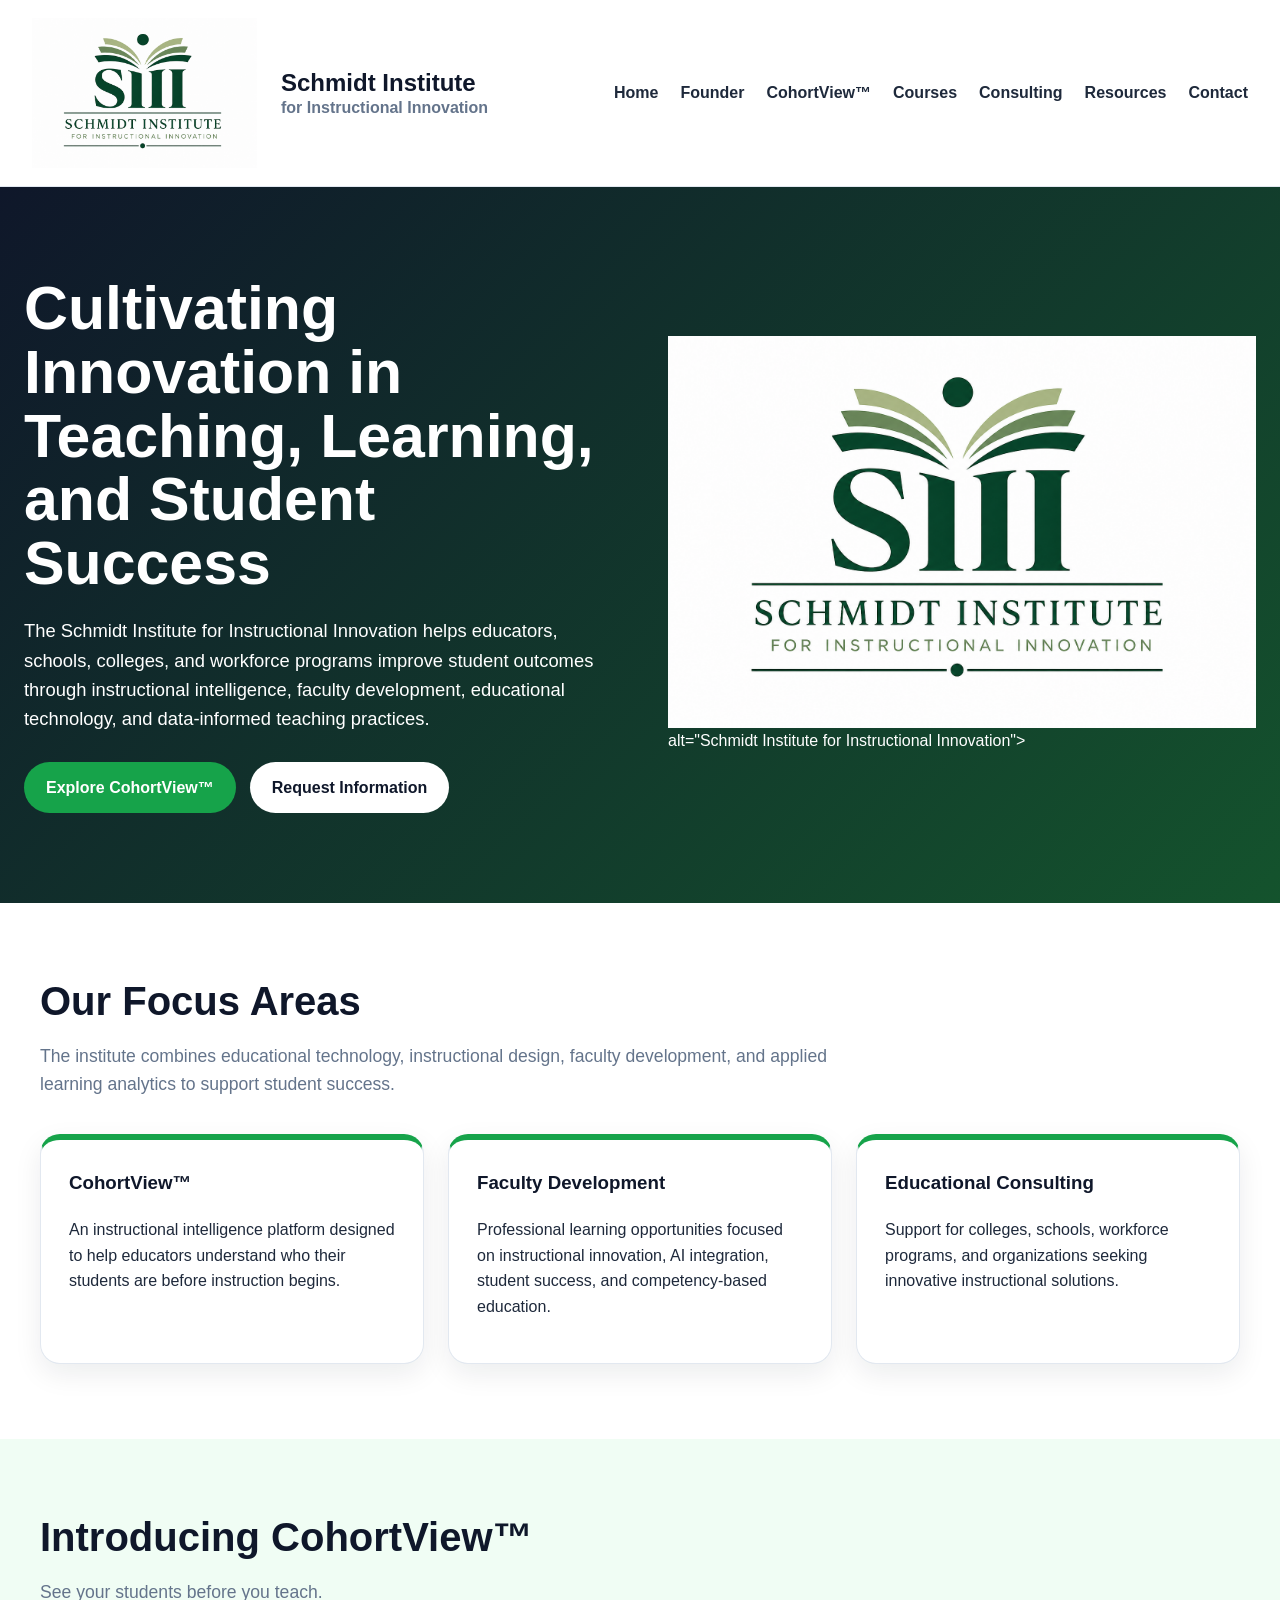
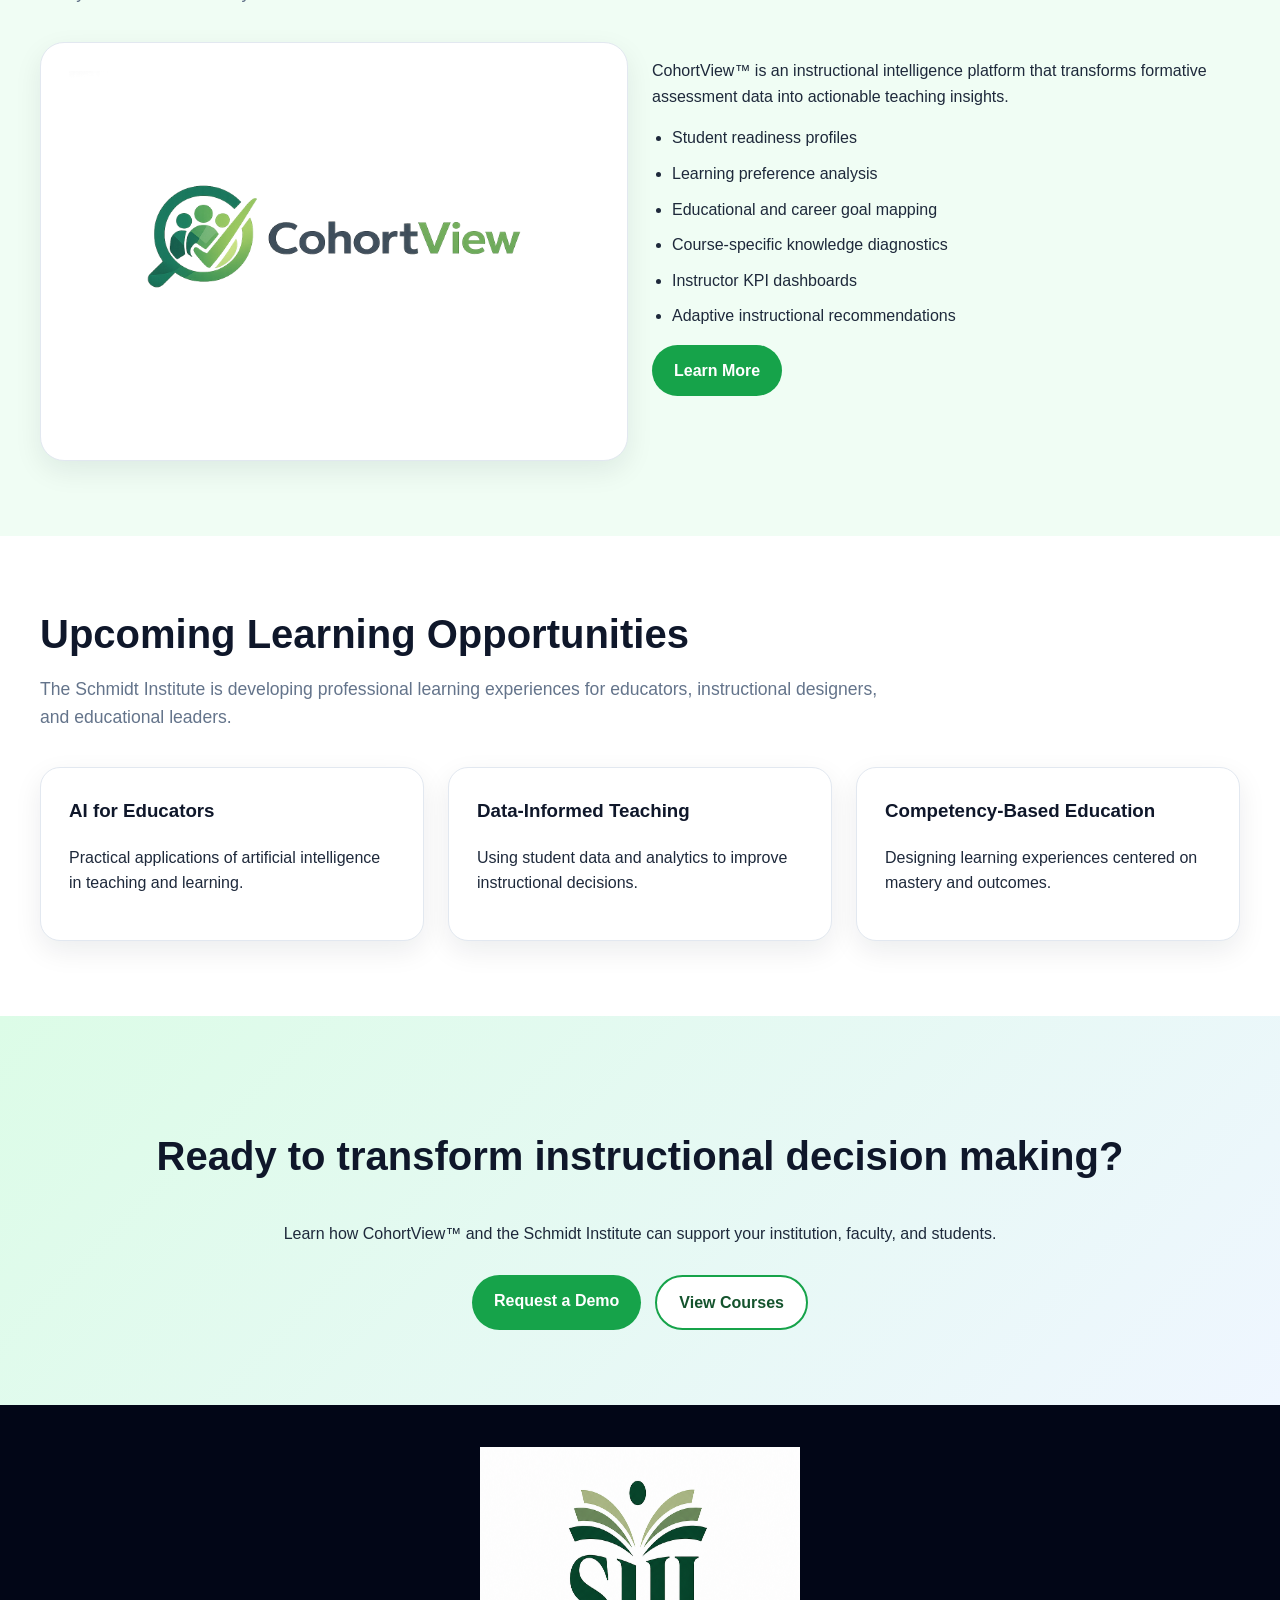
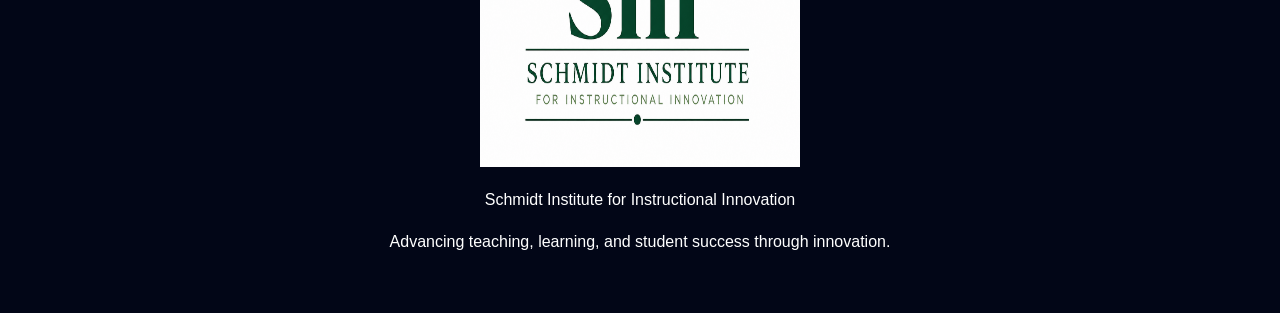
==== index.html @ d71d4184 "Update index.html" ====
<!DOCTYPE html>
<html lang="en">
<head>
<meta charset="UTF-8">
<meta name="viewport" content="width=device-width, initial-scale=1.0">
<title>Schmidt Institute for Instructional Innovation</title>
<link rel="stylesheet" href="style.css">
</head>

<body>

<header class="site-header">

<nav class="navbar">

<a href="index.html" class="brand">
<img src="siii-logo-new.png" alt="SIII Logo">

<div class="brand-text">
<span>Schmidt Institute</span>
<small>for Instructional Innovation</small>
</div>
</a>

<div class="nav-links">
<a href="index.html">Home</a>
<a href="founder.html">Founder</a>
<a href="cohortview.html">CohortView™</a>
<a href="courses.html">Courses</a>
<a href="consulting.html">Consulting</a>
<a href="resources.html">Resources</a>
<a href="contact.html">Contact</a>
</div>

</nav>

</header>

<section class="founder-section">

<div class="founder-inner">

<div>

<h1>
Cultivating Innovation in Teaching, Learning, and Student Success
</h1>

<p>
The Schmidt Institute for Instructional Innovation helps educators,
schools, colleges, and workforce programs improve student outcomes
through instructional intelligence, faculty development, educational
technology, and data-informed teaching practices.
</p>

<div class="button-row">

<a href="cohortview.html" class="button button-primary">
Explore CohortView™
</a>

<a href="contact.html" class="button button-secondary">
Request Information
</a>

</div>

</div>

<div class="logo-panel">

<img src="siii-logo-new.png" alt="SIII Logo"> alt="Schmidt Institute for Instructional Innovation">

</div>

</div>

</section>

<section class="section section-white">

<div class="container">

<div class="section-heading">

<h2>Our Focus Areas</h2>

<p>
The institute combines educational technology, instructional design,
faculty development, and applied learning analytics to support student success.
</p>

</div>

<div class="grid-3">

<div class="card card-accent">

<h3>CohortView™</h3>

<p>
An instructional intelligence platform designed to help educators
understand who their students are before instruction begins.
</p>

</div>

<div class="card card-accent">

<h3>Faculty Development</h3>

<p>
Professional learning opportunities focused on instructional innovation,
AI integration, student success, and competency-based education.
</p>

</div>

<div class="card card-accent">

<h3>Educational Consulting</h3>

<p>
Support for colleges, schools, workforce programs, and organizations
seeking innovative instructional solutions.
</p>

</div>

</div>

</div>

</section>

<section class="section section-green">

<div class="container">

<div class="section-heading">

<h2>Introducing CohortView™</h2>

<p>
See your students before you teach.
</p>

</div>

<div class="grid-2">

<div class="cohort-logo-box">

<img src="cohortview-logo.png" alt="CohortView Logo">

</div>

<div>

<p>
CohortView™ is an instructional intelligence platform that transforms
formative assessment data into actionable teaching insights.
</p>

<ul class="list">

<li>Student readiness profiles</li>

<li>Learning preference analysis</li>

<li>Educational and career goal mapping</li>

<li>Course-specific knowledge diagnostics</li>

<li>Instructor KPI dashboards</li>

<li>Adaptive instructional recommendations</li>

</ul>

<a href="cohortview.html" class="button button-primary">
Learn More
</a>

</div>

</div>

</div>

</section>

<section class="section section-white">

<div class="container">

<div class="section-heading">

<h2>Upcoming Learning Opportunities</h2>

<p>
The Schmidt Institute is developing professional learning experiences
for educators, instructional designers, and educational leaders.
</p>

</div>

<div class="grid-3">

<div class="card">

<h3>AI for Educators</h3>

<p>
Practical applications of artificial intelligence in teaching and learning.
</p>

</div>

<div class="card">

<h3>Data-Informed Teaching</h3>

<p>
Using student data and analytics to improve instructional decisions.
</p>

</div>

<div class="card">

<h3>Competency-Based Education</h3>

<p>
Designing learning experiences centered on mastery and outcomes.
</p>

</div>

</div>

</div>

</section>

<section class="section cta">

<div class="container">

<h2>
Ready to transform instructional decision making?
</h2>

<p>
Learn how CohortView™ and the Schmidt Institute can support your
institution, faculty, and students.
</p>

<div class="button-row" style="justify-content:center;">

<a href="contact.html" class="button button-primary">
Request a Demo
</a>

<a href="courses.html" class="button button-outline">
View Courses
</a>

</div>

</div>

</section>

<footer class="footer">

<img src="siii-logo-new.png" alt="SIII Logo" style="width:320px;">

<p>
Schmidt Institute for Instructional Innovation
</p>

<p>
Advancing teaching, learning, and student success through innovation.
</p>

</footer>

</body>
</html>
---- style.css ----
:root {
  --navy: #0f172a;
  --deep-green: #14532d;
  --green: #16a34a;
  --light-green: #dcfce7;
  --soft-green: #f0fdf4;
  --white: #ffffff;
  --light: #f8fafc;
  --border: #e2e8f0;
  --text: #1e293b;
  --muted: #64748b;
}

* {
  box-sizing: border-box;
}

body {
  margin: 0;
  font-family: Arial, Helvetica, sans-serif;
  background: var(--light);
  color: var(--text);
  line-height: 1.6;
}

img {
  max-width: 100%;
}

a {
  color: inherit;
}

.site-header {
  background: var(--white);
  border-bottom: 1px solid var(--border);
  position: sticky;
  top: 0;
  z-index: 100;
}

.navbar {
  max-width: 1300px;
  margin: 0 auto;
  padding: 18px 32px;
  display: flex;
  justify-content: space-between;
  align-items: center;
  gap: 28px;
}

.brand {
  display: flex;
  align-items: center;
  gap: 24px;
  text-decoration: none;
}

.brand img {
  height: 150px;
  width: auto;
  display: block;
}

.brand-text {
  display: flex;
  flex-direction: column;
  font-weight: 800;
  color: var(--navy);
  line-height: 1.2;
  font-size: 1.5rem;
}

.brand-text small {
  font-weight: 600;
  color: var(--muted);
  font-size: 1rem;
}

.nav-links {
  display: flex;
  gap: 22px;
  align-items: center;
  flex-wrap: wrap;
}

.nav-links a {
  text-decoration: none;
  font-weight: 700;
  color: var(--text);
}

.nav-links a:hover {
  color: var(--green);
}

.founder-section {
  background: linear-gradient(135deg, var(--navy), var(--deep-green));
  color: var(--white);
  padding: 90px 24px;
}

.founder-inner {
  max-width: 1300px;
  margin: 0 auto;
  display: grid;
  grid-template-columns: 1fr 1fr;
  gap: 56px;
  align-items: center;
}

.founder-section h1 {
  font-size: 3.8rem;
  line-height: 1.05;
  margin: 0 0 20px;
}

.founder-section p {
  font-size: 1.15rem;
  max-width: 700px;
}

.logo-panel {
  background: transparent;
  padding: 0;
  box-shadow: none;
}

.logo-panel img {
  display: block;
  width: 100%;
  max-width: 650px;
  margin: 0 auto;
}

.button-row {
  display: flex;
  gap: 14px;
  flex-wrap: wrap;
  margin-top: 28px;
}

.button {
  display: inline-block;
  padding: 13px 22px;
  border-radius: 999px;
  text-decoration: none;
  font-weight: 800;
}

.button-primary {
  background: var(--green);
  color: var(--white);
}

.button-secondary {
  background: var(--white);
  color: var(--navy);
}

.button-outline {
  border: 2px solid var(--green);
  color: var(--deep-green);
  background: var(--white);
}

.section {
  padding: 75px 24px;
}

.section-white {
  background: var(--white);
}

.section-green {
  background: var(--soft-green);
}

.container {
  max-width: 1200px;
  margin: 0 auto;
}

.section-heading {
  max-width: 850px;
  margin-bottom: 36px;
}

.section-heading h2 {
  font-size: 2.5rem;
  line-height: 1.15;
  margin: 0 0 12px;
  color: var(--navy);
}

.section-heading p {
  color: var(--muted);
  font-size: 1.1rem;
}

.grid-3 {
  display: grid;
  grid-template-columns: repeat(3, 1fr);
  gap: 24px;
}

.grid-2 {
  display: grid;
  grid-template-columns: repeat(2, 1fr);
  gap: 24px;
}

.card {
  background: var(--white);
  padding: 28px;
  border-radius: 20px;
  border: 1px solid var(--border);
  box-shadow: 0 10px 28px rgba(15, 23, 42, 0.08);
}

.card h3 {
  margin-top: 0;
  color: var(--navy);
}

.card-accent {
  border-top: 6px solid var(--green);
}

.page-title {
  background: linear-gradient(135deg, var(--navy), var(--deep-green));
  color: var(--white);
  padding: 75px 24px;
}

.page-title .container {
  max-width: 1000px;
}

.page-title h1 {
  font-size: 3.3rem;
  line-height: 1.1;
  margin: 0 0 14px;
}

.page-title p {
  font-size: 1.2rem;
  max-width: 760px;
}

.cohort-logo-box {
  background: var(--white);
  border: 1px solid var(--border);
  border-radius: 24px;
  padding: 28px;
  box-shadow: 0 10px 28px rgba(15, 23, 42, 0.08);
}

.kpi-panel {
  background: var(--navy);
  color: var(--white);
  border-radius: 24px;
  padding: 34px;
}

.kpi-grid {
  display: grid;
  grid-template-columns: repeat(4, 1fr);
  gap: 18px;
}

.kpi {
  background: rgba(255, 255, 255, 0.08);
  padding: 22px;
  border-radius: 18px;
  border: 1px solid rgba(255, 255, 255, 0.14);
}

.kpi strong {
  display: block;
  color: #bbf7d0;
  font-size: 2rem;
}

.list {
  padding-left: 20px;
}

.list li {
  margin-bottom: 10px;
}

.cta {
  background: linear-gradient(135deg, var(--light-green), #eff6ff);
  text-align: center;
}

.cta h2 {
  color: var(--navy);
  font-size: 2.5rem;
}

.footer {
  background: #020617;
  color: var(--white);
  padding: 42px 24px;
  text-align: center;
}

.footer img {
  height: 320px;
  width: auto;
  display: block;
  margin: 0 auto 20px auto;
}

@media (max-width: 900px) {
  .navbar {
    flex-direction: column;
    align-items: flex-start;
  }

  .nav-links {
    gap: 14px;
  }

  .founder-inner,
  .grid-2,
  .grid-3,
  .kpi-grid {
    grid-template-columns: 1fr;
  }

  .founder-section h1,
  .page-title h1 {
    font-size: 2.6rem;
  }

  .brand img {
    height: 110px;
  }

  .brand-text {
    font-size: 1.2rem;
  }
}
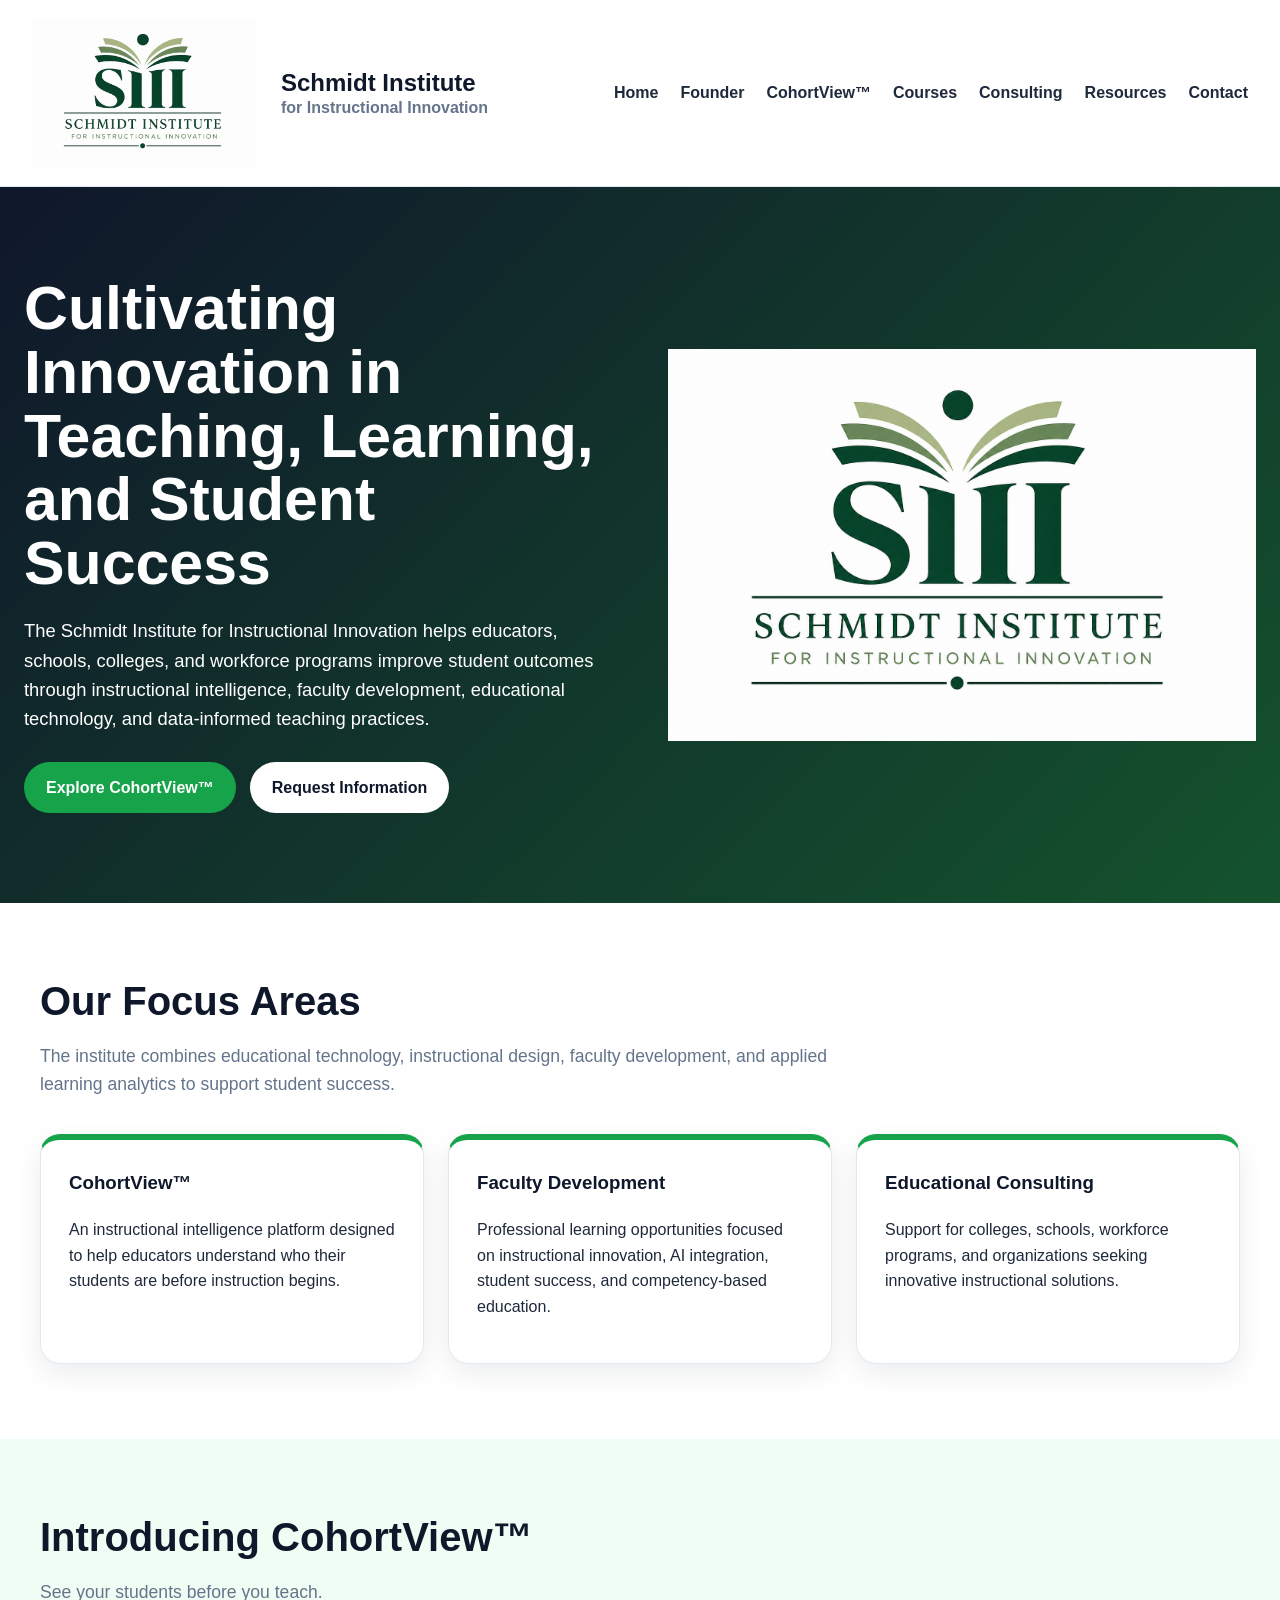
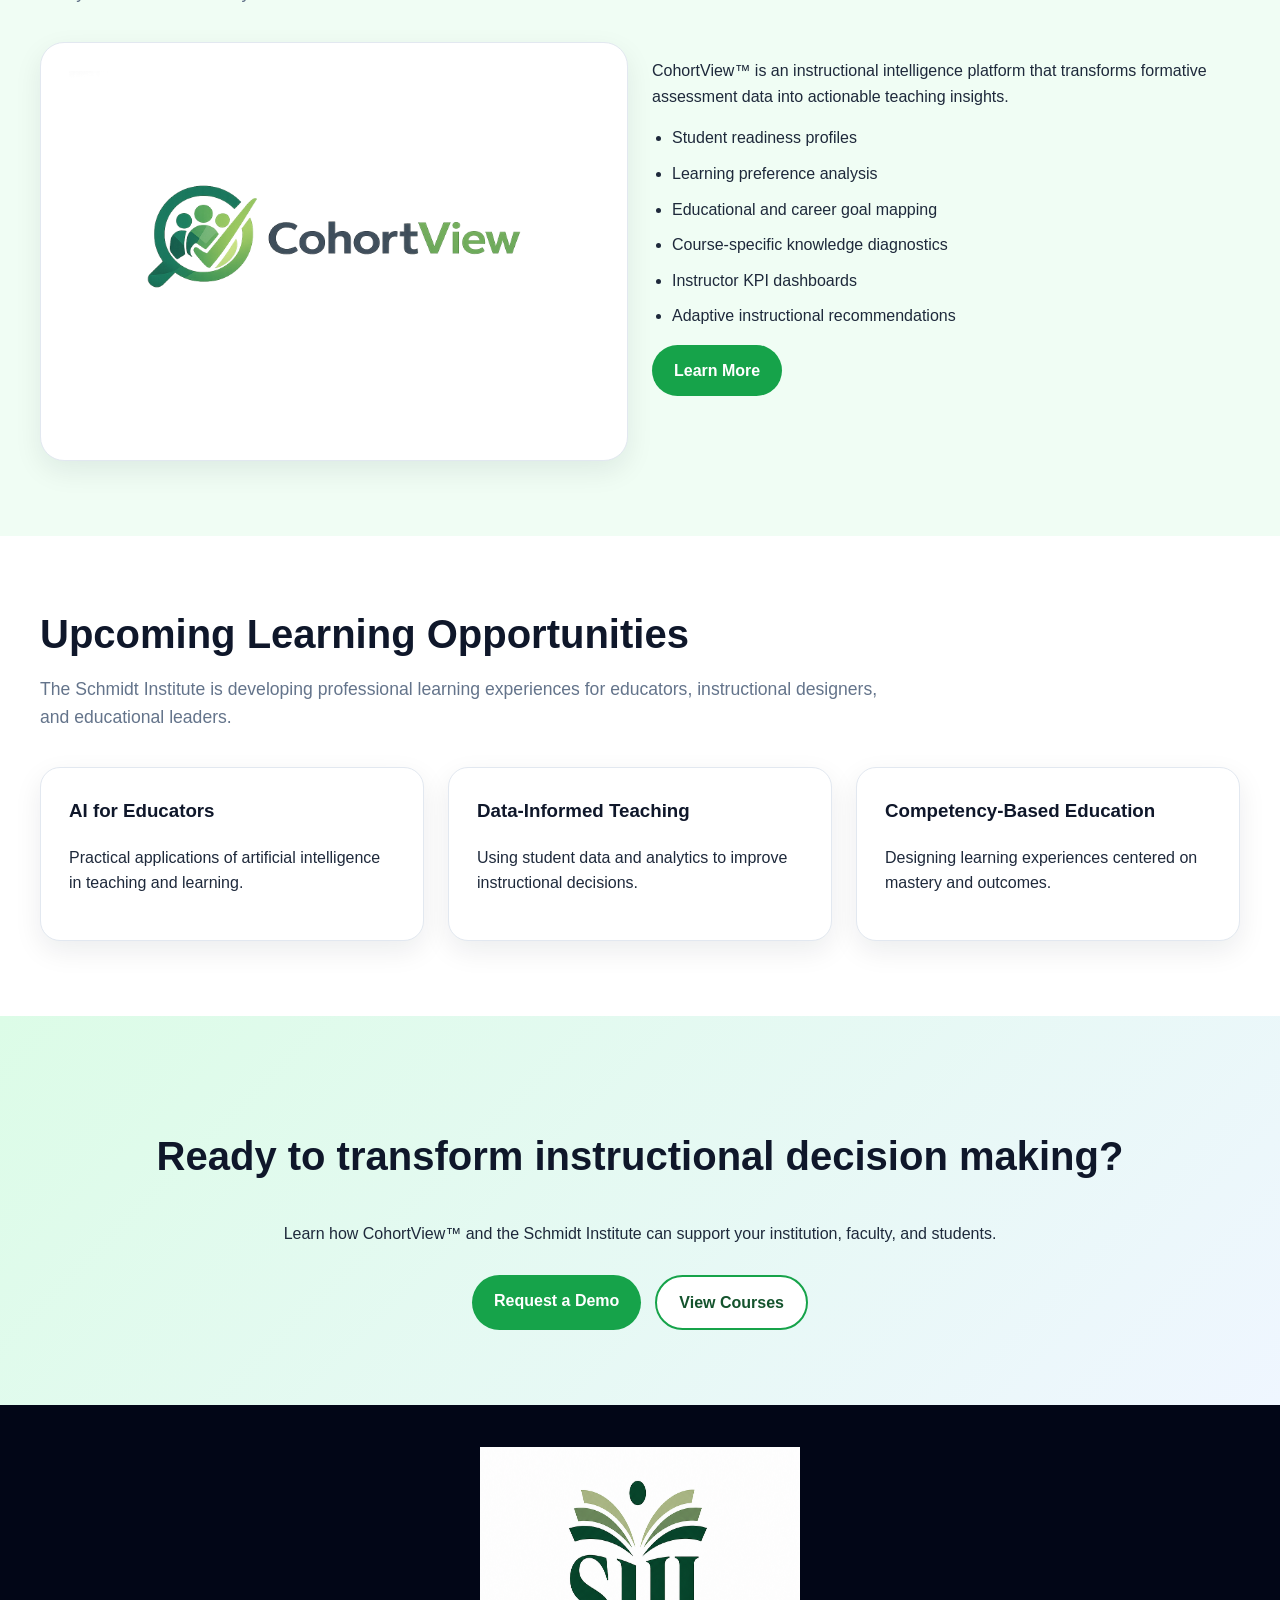
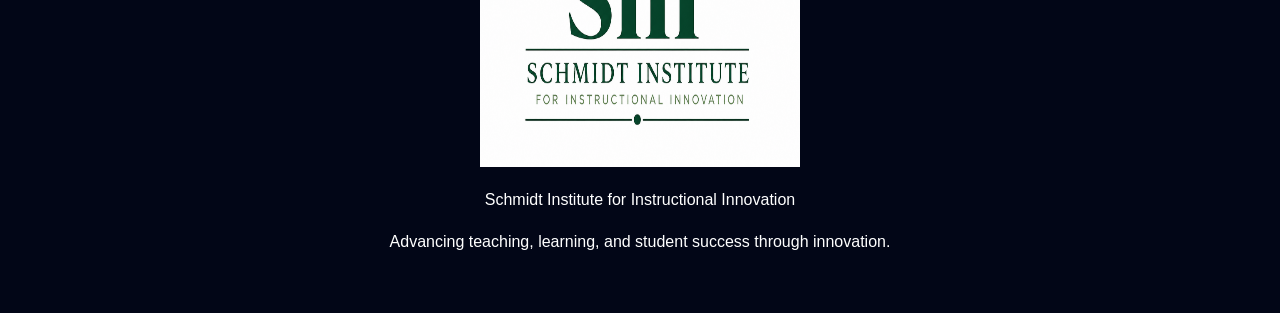
==== commit 0c6b9355: "Update index.html" ====
--- a/index.html
+++ b/index.html
@@ -69,7 +69,7 @@
 
 <div class="logo-panel">
 
-<img src="siii-logo-new.png" alt="SIII Logo"> alt="Schmidt Institute for Instructional Innovation">
+<img src="siii-logo-new.png" alt="SIII Logo"> 
 
 </div>
 
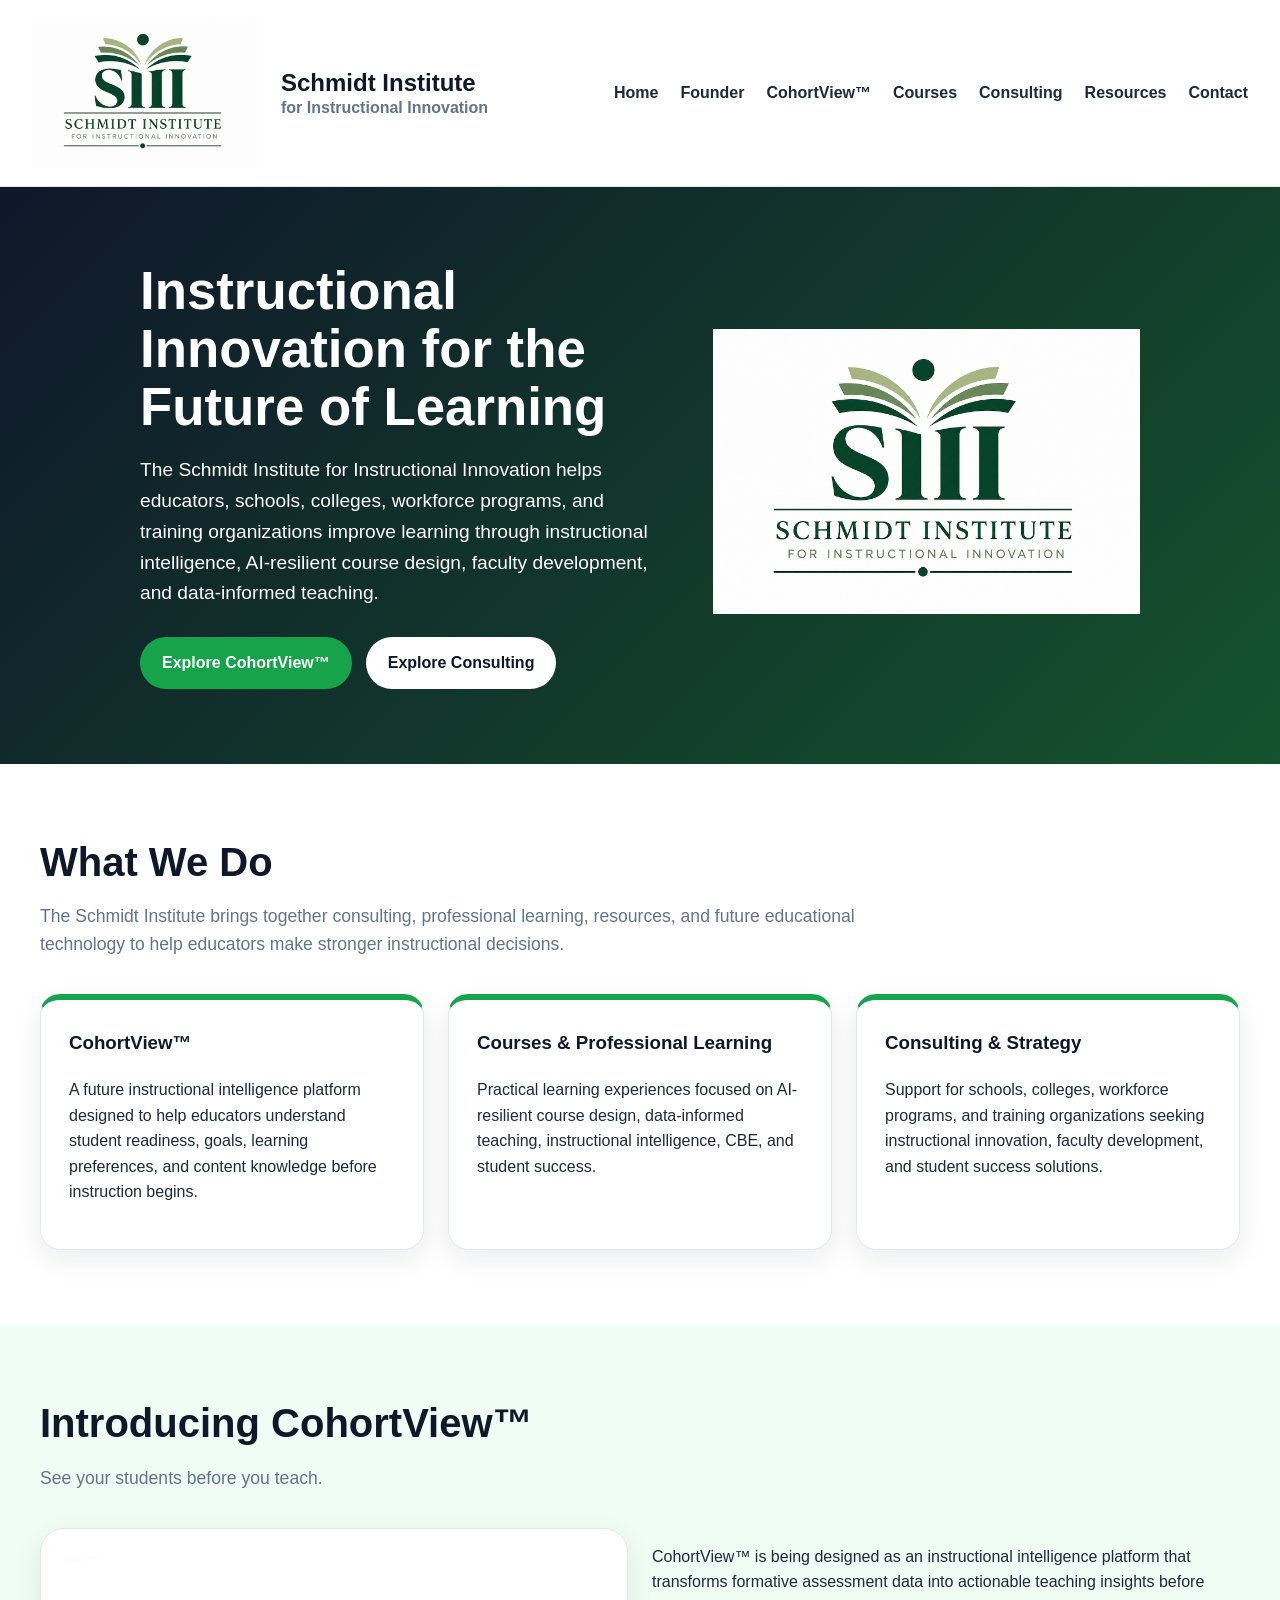
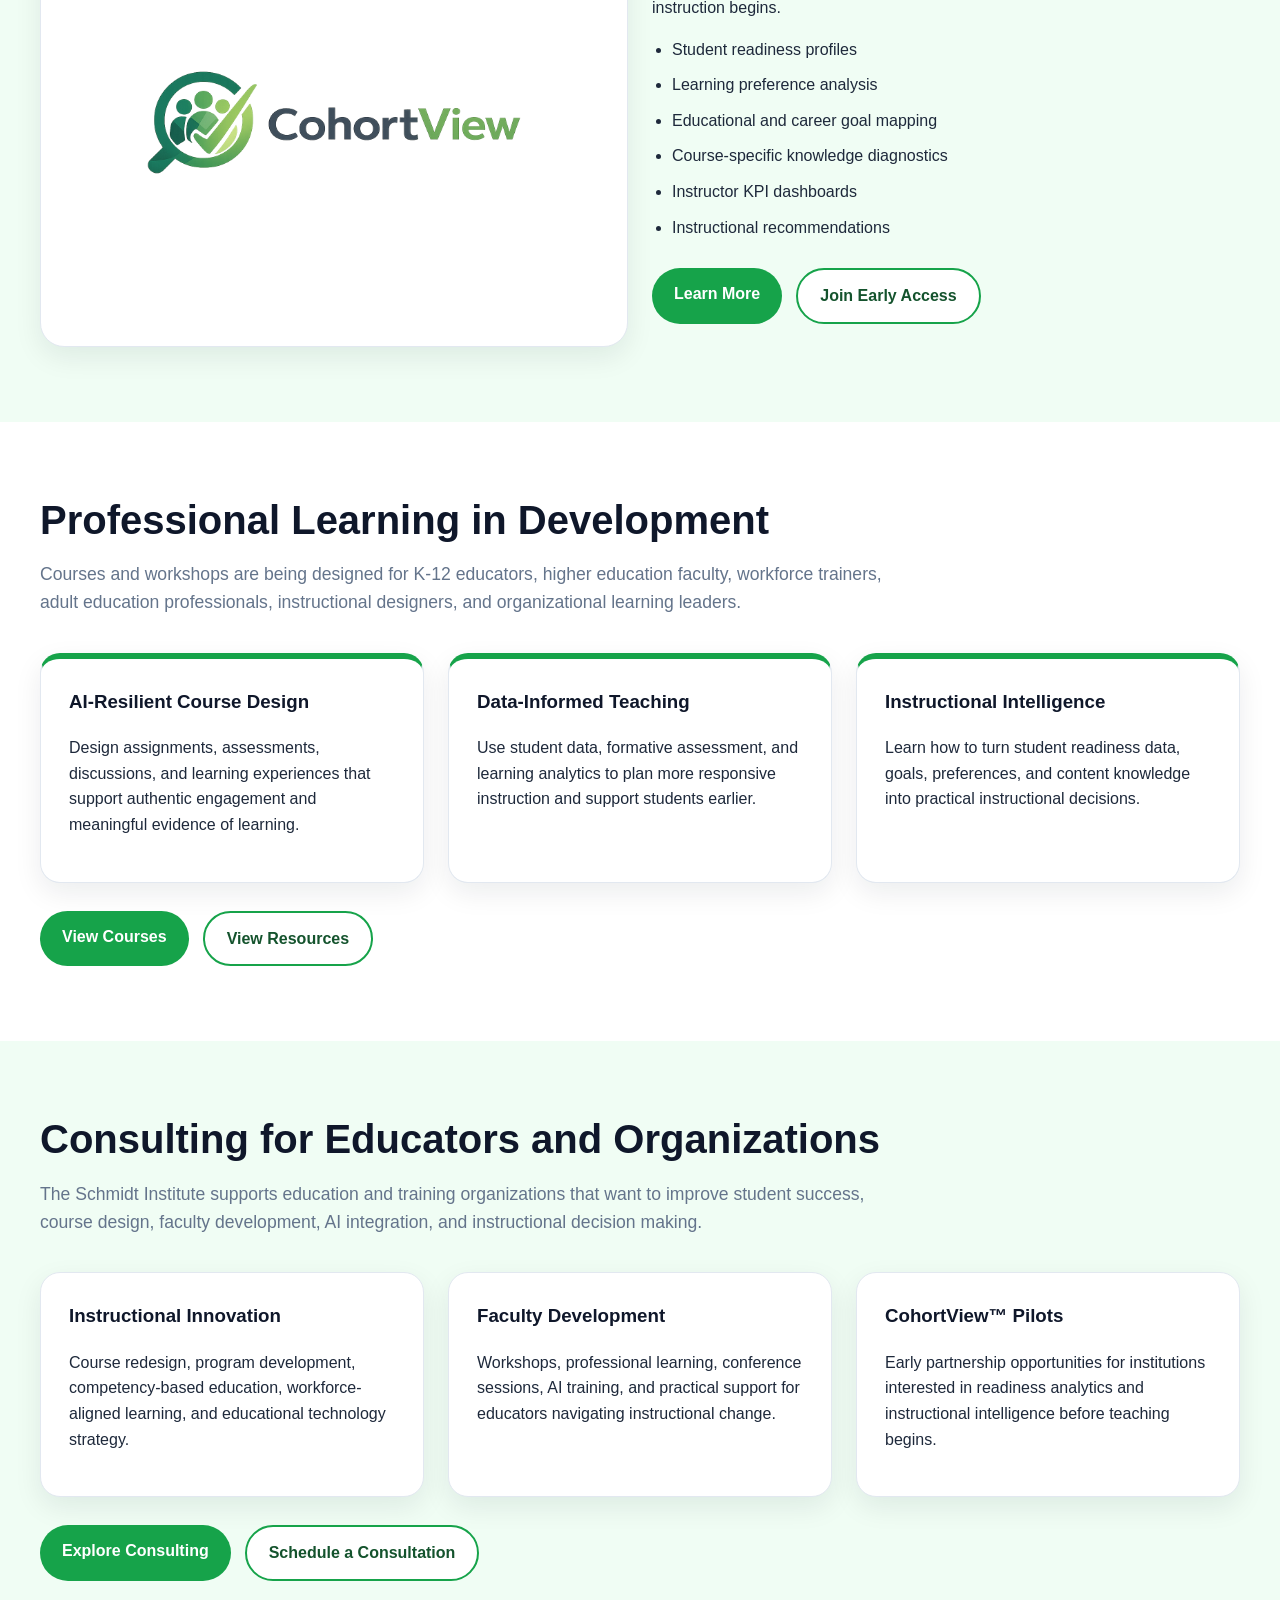
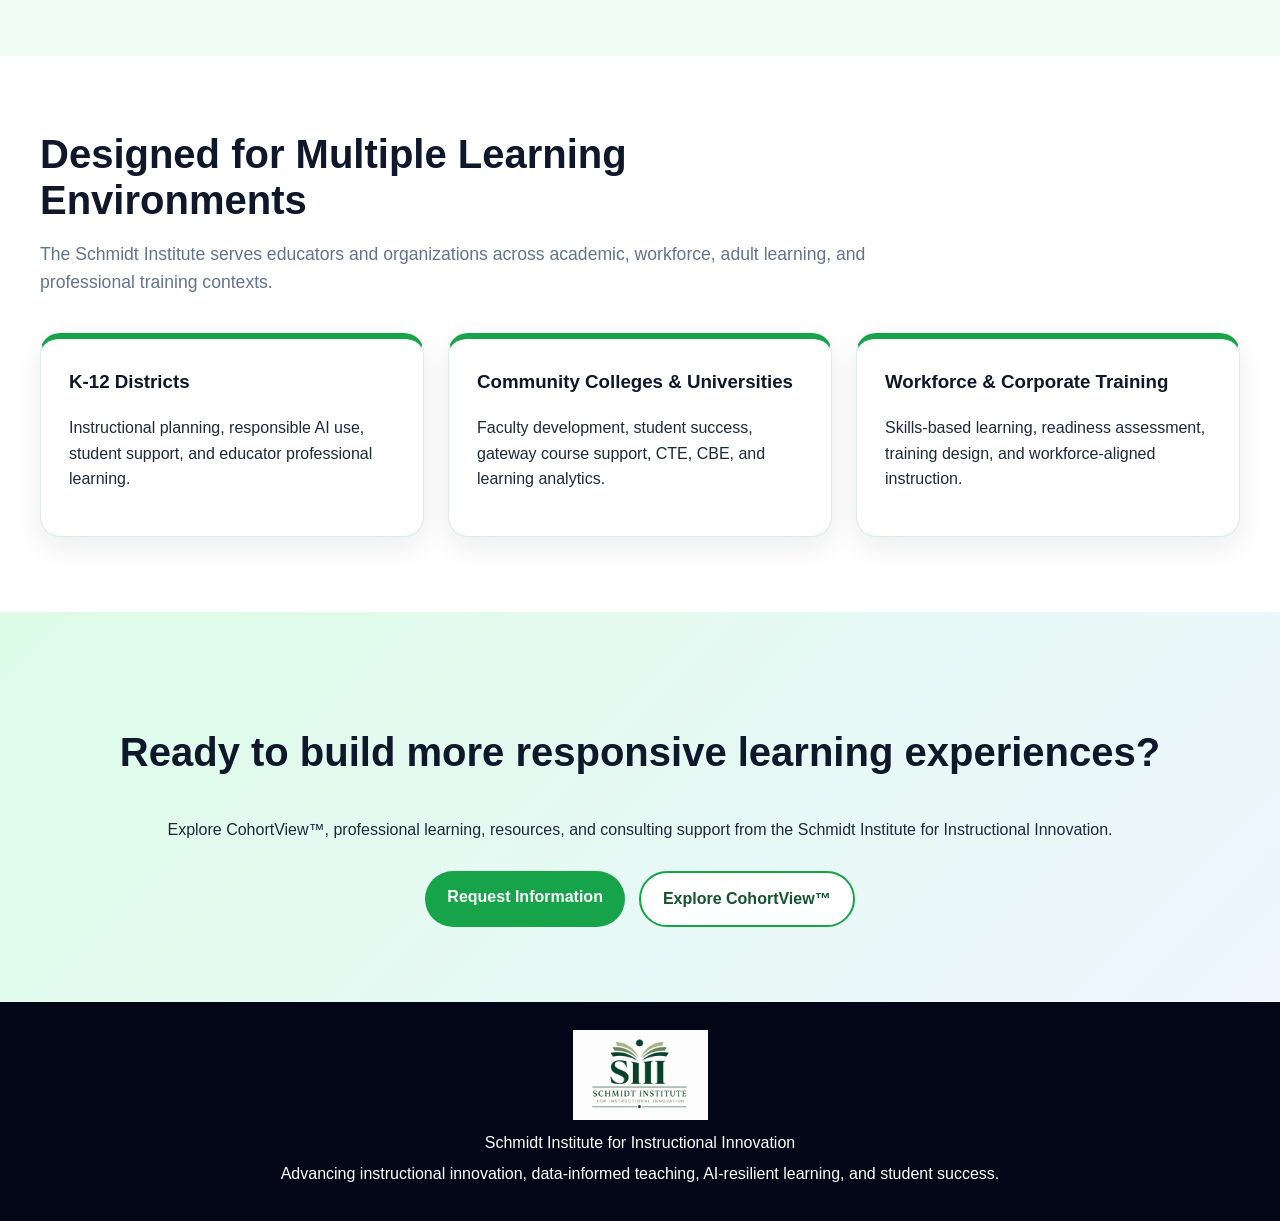
==== commit a1185e0c: "Update index.html" ====
--- a/index.html
+++ b/index.html
@@ -10,12 +10,10 @@
 <body>
 
 <header class="site-header">
-
 <nav class="navbar">
 
 <a href="index.html" class="brand">
 <img src="siii-logo-new.png" alt="SIII Logo">
-
 <div class="brand-text">
 <span>Schmidt Institute</span>
 <small>for Instructional Innovation</small>
@@ -33,257 +31,253 @@
 </div>
 
 </nav>
-
 </header>
 
-<section class="founder-section">
-
-<div class="founder-inner">
+<section class="page-title">
+<div class="container">
+
+<div style="display:grid; grid-template-columns:1.2fr 1fr; gap:60px; align-items:center;">
 
 <div>
-
-<h1>
-Cultivating Innovation in Teaching, Learning, and Student Success
-</h1>
-
-<p>
-The Schmidt Institute for Instructional Innovation helps educators,
-schools, colleges, and workforce programs improve student outcomes
-through instructional intelligence, faculty development, educational
-technology, and data-informed teaching practices.
-</p>
-
-<div class="button-row">
-
-<a href="cohortview.html" class="button button-primary">
-Explore CohortView™
-</a>
-
-<a href="contact.html" class="button button-secondary">
-Request Information
-</a>
-
-</div>
-
-</div>
-
-<div class="logo-panel">
-
-<img src="siii-logo-new.png" alt="SIII Logo"> 
-
-</div>
-
-</div>
-
+<h1>Instructional Innovation for the Future of Learning</h1>
+
+<p>
+The Schmidt Institute for Instructional Innovation helps educators, schools, colleges, workforce programs, and training organizations improve learning through instructional intelligence, AI-resilient course design, faculty development, and data-informed teaching.
+</p>
+
+<div class="button-row">
+<a href="cohortview.html" class="button button-primary">Explore CohortView™</a>
+<a href="consulting.html" class="button button-secondary">Explore Consulting</a>
+</div>
+</div>
+
+<div style="text-align:center;">
+<img src="siii-logo-new.png" alt="SIII Logo" style="max-width:560px; width:100%; height:auto;">
+</div>
+
+</div>
+
+</div>
 </section>
 
 <section class="section section-white">
-
-<div class="container">
-
-<div class="section-heading">
-
-<h2>Our Focus Areas</h2>
-
-<p>
-The institute combines educational technology, instructional design,
-faculty development, and applied learning analytics to support student success.
-</p>
-
-</div>
-
-<div class="grid-3">
-
-<div class="card card-accent">
-
+<div class="container">
+
+<div class="section-heading">
+<h2>What We Do</h2>
+<p>
+The Schmidt Institute brings together consulting, professional learning, resources, and future educational technology to help educators make stronger instructional decisions.
+</p>
+</div>
+
+<div class="grid-3">
+
+<div class="card card-accent">
 <h3>CohortView™</h3>
-
-<p>
-An instructional intelligence platform designed to help educators
-understand who their students are before instruction begins.
-</p>
-
-</div>
-
-<div class="card card-accent">
-
+<p>
+A future instructional intelligence platform designed to help educators understand student readiness, goals, learning preferences, and content knowledge before instruction begins.
+</p>
+</div>
+
+<div class="card card-accent">
+<h3>Courses & Professional Learning</h3>
+<p>
+Practical learning experiences focused on AI-resilient course design, data-informed teaching, instructional intelligence, CBE, and student success.
+</p>
+</div>
+
+<div class="card card-accent">
+<h3>Consulting & Strategy</h3>
+<p>
+Support for schools, colleges, workforce programs, and training organizations seeking instructional innovation, faculty development, and student success solutions.
+</p>
+</div>
+
+</div>
+
+</div>
+</section>
+
+<section class="section section-green">
+<div class="container">
+
+<div class="section-heading">
+<h2>Introducing CohortView™</h2>
+<p>
+See your students before you teach.
+</p>
+</div>
+
+<div class="grid-2">
+
+<div class="cohort-logo-box">
+<img src="cohortview-logo.png" alt="CohortView Logo">
+</div>
+
+<div>
+<p>
+CohortView™ is being designed as an instructional intelligence platform that transforms formative assessment data into actionable teaching insights before instruction begins.
+</p>
+
+<ul class="list">
+<li>Student readiness profiles</li>
+<li>Learning preference analysis</li>
+<li>Educational and career goal mapping</li>
+<li>Course-specific knowledge diagnostics</li>
+<li>Instructor KPI dashboards</li>
+<li>Instructional recommendations</li>
+</ul>
+
+<div class="button-row">
+<a href="cohortview.html" class="button button-primary">Learn More</a>
+<a href="contact.html" class="button button-outline">Join Early Access</a>
+</div>
+</div>
+
+</div>
+
+</div>
+</section>
+
+<section class="section section-white">
+<div class="container">
+
+<div class="section-heading">
+<h2>Professional Learning in Development</h2>
+<p>
+Courses and workshops are being designed for K-12 educators, higher education faculty, workforce trainers, adult education professionals, instructional designers, and organizational learning leaders.
+</p>
+</div>
+
+<div class="grid-3">
+
+<div class="card card-accent">
+<h3>AI-Resilient Course Design</h3>
+<p>
+Design assignments, assessments, discussions, and learning experiences that support authentic engagement and meaningful evidence of learning.
+</p>
+</div>
+
+<div class="card card-accent">
+<h3>Data-Informed Teaching</h3>
+<p>
+Use student data, formative assessment, and learning analytics to plan more responsive instruction and support students earlier.
+</p>
+</div>
+
+<div class="card card-accent">
+<h3>Instructional Intelligence</h3>
+<p>
+Learn how to turn student readiness data, goals, preferences, and content knowledge into practical instructional decisions.
+</p>
+</div>
+
+</div>
+
+<div class="button-row">
+<a href="courses.html" class="button button-primary">View Courses</a>
+<a href="resources.html" class="button button-outline">View Resources</a>
+</div>
+
+</div>
+</section>
+
+<section class="section section-green">
+<div class="container">
+
+<div class="section-heading">
+<h2>Consulting for Educators and Organizations</h2>
+<p>
+The Schmidt Institute supports education and training organizations that want to improve student success, course design, faculty development, AI integration, and instructional decision making.
+</p>
+</div>
+
+<div class="grid-3">
+
+<div class="card">
+<h3>Instructional Innovation</h3>
+<p>
+Course redesign, program development, competency-based education, workforce-aligned learning, and educational technology strategy.
+</p>
+</div>
+
+<div class="card">
 <h3>Faculty Development</h3>
-
-<p>
-Professional learning opportunities focused on instructional innovation,
-AI integration, student success, and competency-based education.
-</p>
-
-</div>
-
-<div class="card card-accent">
-
-<h3>Educational Consulting</h3>
-
-<p>
-Support for colleges, schools, workforce programs, and organizations
-seeking innovative instructional solutions.
-</p>
-
-</div>
-
-</div>
-
-</div>
-
-</section>
-
-<section class="section section-green">
-
-<div class="container">
-
-<div class="section-heading">
-
-<h2>Introducing CohortView™</h2>
-
-<p>
-See your students before you teach.
-</p>
-
-</div>
-
-<div class="grid-2">
-
-<div class="cohort-logo-box">
-
-<img src="cohortview-logo.png" alt="CohortView Logo">
-
-</div>
-
-<div>
-
-<p>
-CohortView™ is an instructional intelligence platform that transforms
-formative assessment data into actionable teaching insights.
-</p>
-
-<ul class="list">
-
-<li>Student readiness profiles</li>
-
-<li>Learning preference analysis</li>
-
-<li>Educational and career goal mapping</li>
-
-<li>Course-specific knowledge diagnostics</li>
-
-<li>Instructor KPI dashboards</li>
-
-<li>Adaptive instructional recommendations</li>
-
-</ul>
-
-<a href="cohortview.html" class="button button-primary">
-Learn More
-</a>
-
-</div>
-
-</div>
-
-</div>
-
+<p>
+Workshops, professional learning, conference sessions, AI training, and practical support for educators navigating instructional change.
+</p>
+</div>
+
+<div class="card">
+<h3>CohortView™ Pilots</h3>
+<p>
+Early partnership opportunities for institutions interested in readiness analytics and instructional intelligence before teaching begins.
+</p>
+</div>
+
+</div>
+
+<div class="button-row">
+<a href="consulting.html" class="button button-primary">Explore Consulting</a>
+<a href="contact.html" class="button button-outline">Schedule a Consultation</a>
+</div>
+
+</div>
 </section>
 
 <section class="section section-white">
-
-<div class="container">
-
-<div class="section-heading">
-
-<h2>Upcoming Learning Opportunities</h2>
-
-<p>
-The Schmidt Institute is developing professional learning experiences
-for educators, instructional designers, and educational leaders.
-</p>
-
-</div>
-
-<div class="grid-3">
-
-<div class="card">
-
-<h3>AI for Educators</h3>
-
-<p>
-Practical applications of artificial intelligence in teaching and learning.
-</p>
-
-</div>
-
-<div class="card">
-
-<h3>Data-Informed Teaching</h3>
-
-<p>
-Using student data and analytics to improve instructional decisions.
-</p>
-
-</div>
-
-<div class="card">
-
-<h3>Competency-Based Education</h3>
-
-<p>
-Designing learning experiences centered on mastery and outcomes.
-</p>
-
-</div>
-
-</div>
-
-</div>
-
+<div class="container">
+
+<div class="section-heading">
+<h2>Designed for Multiple Learning Environments</h2>
+<p>
+The Schmidt Institute serves educators and organizations across academic, workforce, adult learning, and professional training contexts.
+</p>
+</div>
+
+<div class="grid-3">
+
+<div class="card card-accent">
+<h3>K-12 Districts</h3>
+<p>Instructional planning, responsible AI use, student support, and educator professional learning.</p>
+</div>
+
+<div class="card card-accent">
+<h3>Community Colleges & Universities</h3>
+<p>Faculty development, student success, gateway course support, CTE, CBE, and learning analytics.</p>
+</div>
+
+<div class="card card-accent">
+<h3>Workforce & Corporate Training</h3>
+<p>Skills-based learning, readiness assessment, training design, and workforce-aligned instruction.</p>
+</div>
+
+</div>
+
+</div>
 </section>
 
 <section class="section cta">
-
-<div class="container">
-
-<h2>
-Ready to transform instructional decision making?
-</h2>
-
-<p>
-Learn how CohortView™ and the Schmidt Institute can support your
-institution, faculty, and students.
+<div class="container">
+
+<h2>Ready to build more responsive learning experiences?</h2>
+
+<p>
+Explore CohortView™, professional learning, resources, and consulting support from the Schmidt Institute for Instructional Innovation.
 </p>
 
 <div class="button-row" style="justify-content:center;">
-
-<a href="contact.html" class="button button-primary">
-Request a Demo
-</a>
-
-<a href="courses.html" class="button button-outline">
-View Courses
-</a>
-
-</div>
-
-</div>
-
-</section>
-
-<footer class="footer">
-
-<img src="siii-logo-new.png" alt="SIII Logo" style="width:320px;">
-
-<p>
-Schmidt Institute for Instructional Innovation
-</p>
-
-<p>
-Advancing teaching, learning, and student success through innovation.
-</p>
-
+<a href="contact.html" class="button button-primary">Request Information</a>
+<a href="cohortview.html" class="button button-outline">Explore CohortView™</a>
+</div>
+
+</div>
+</section>
+
+<footer class="footer compact-footer">
+<img src="siii-logo-new.png" alt="SIII Logo">
+<p>Schmidt Institute for Instructional Innovation</p>
+<p>Advancing instructional innovation, data-informed teaching, AI-resilient learning, and student success.</p>
 </footer>
 
 </body>
--- a/style.css
+++ b/style.css
@@ -344,3 +344,16 @@
     font-size: 1.2rem;
   }
 }
+.compact-footer {
+  padding: 28px 24px;
+}
+
+.compact-footer img {
+  width: 135px;
+  height: auto;
+  margin-bottom: 10px;
+}
+
+.compact-footer p {
+  margin: 6px 0;
+}
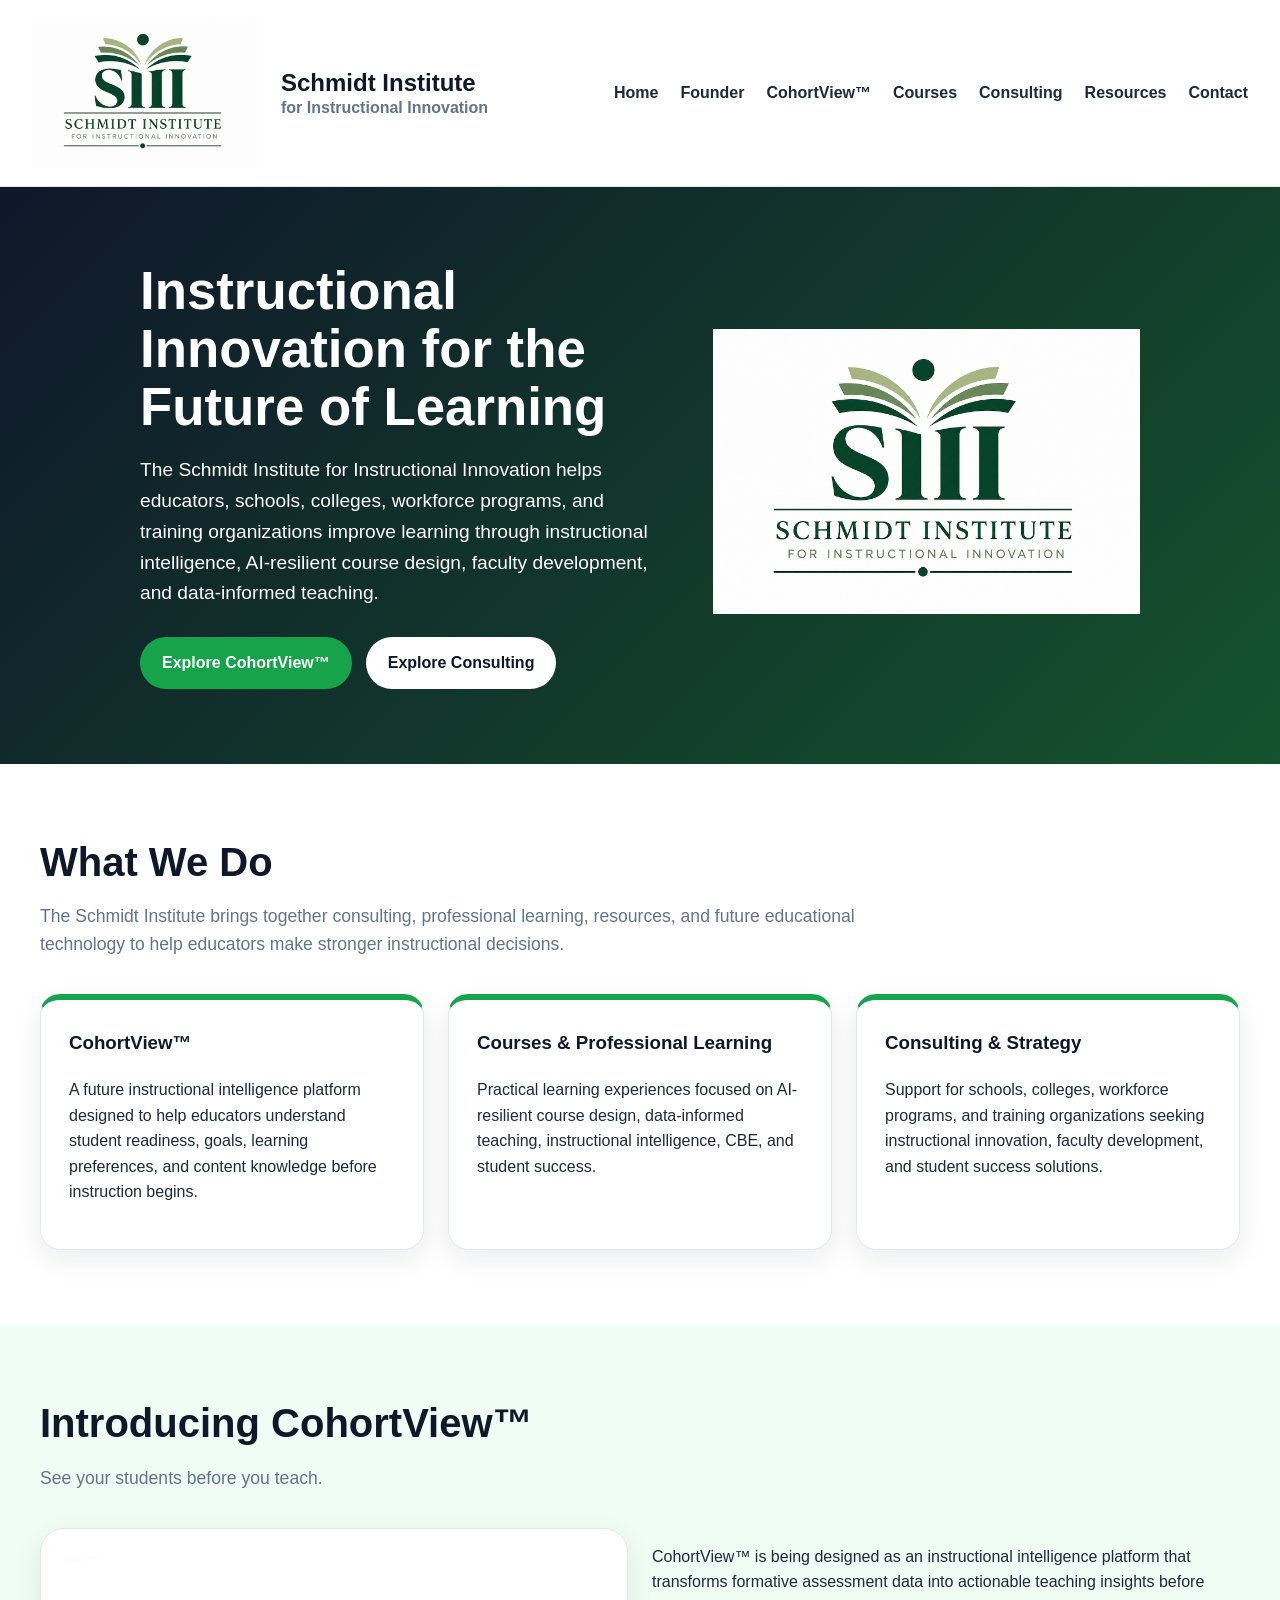
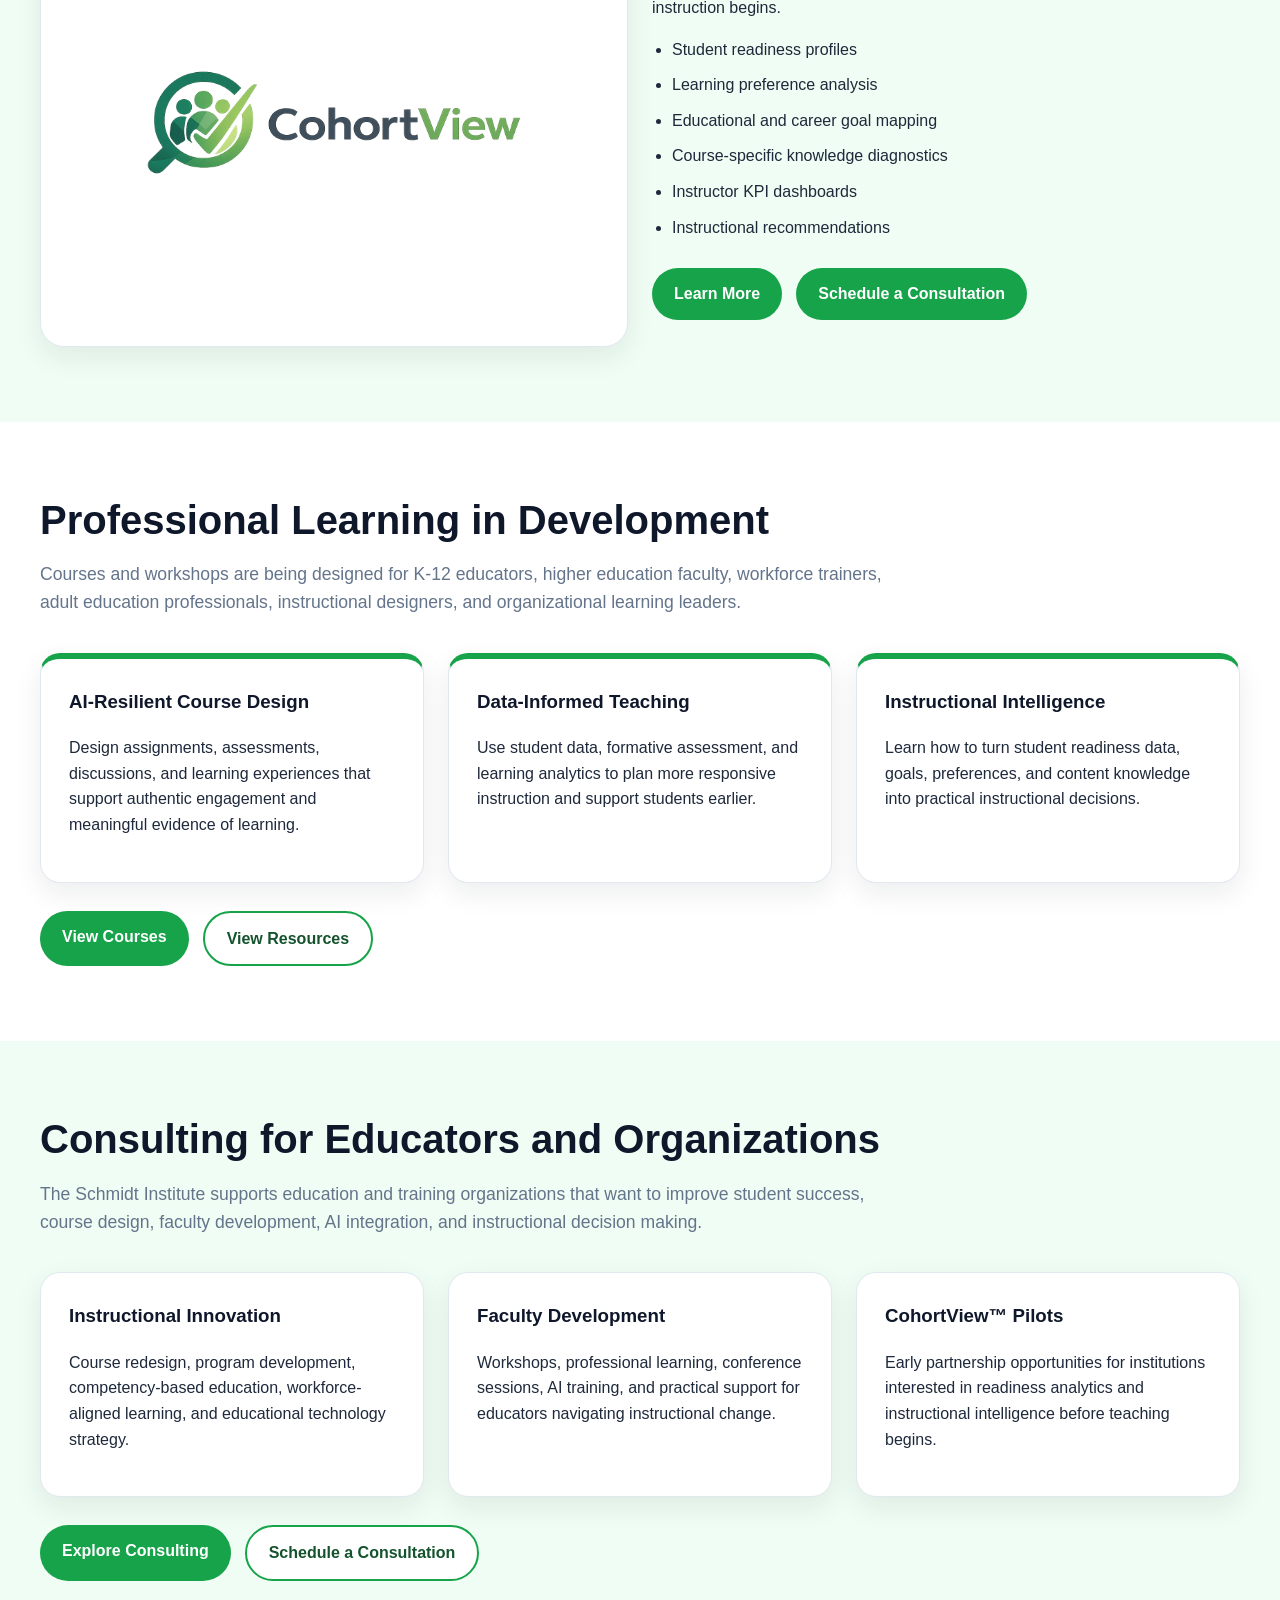
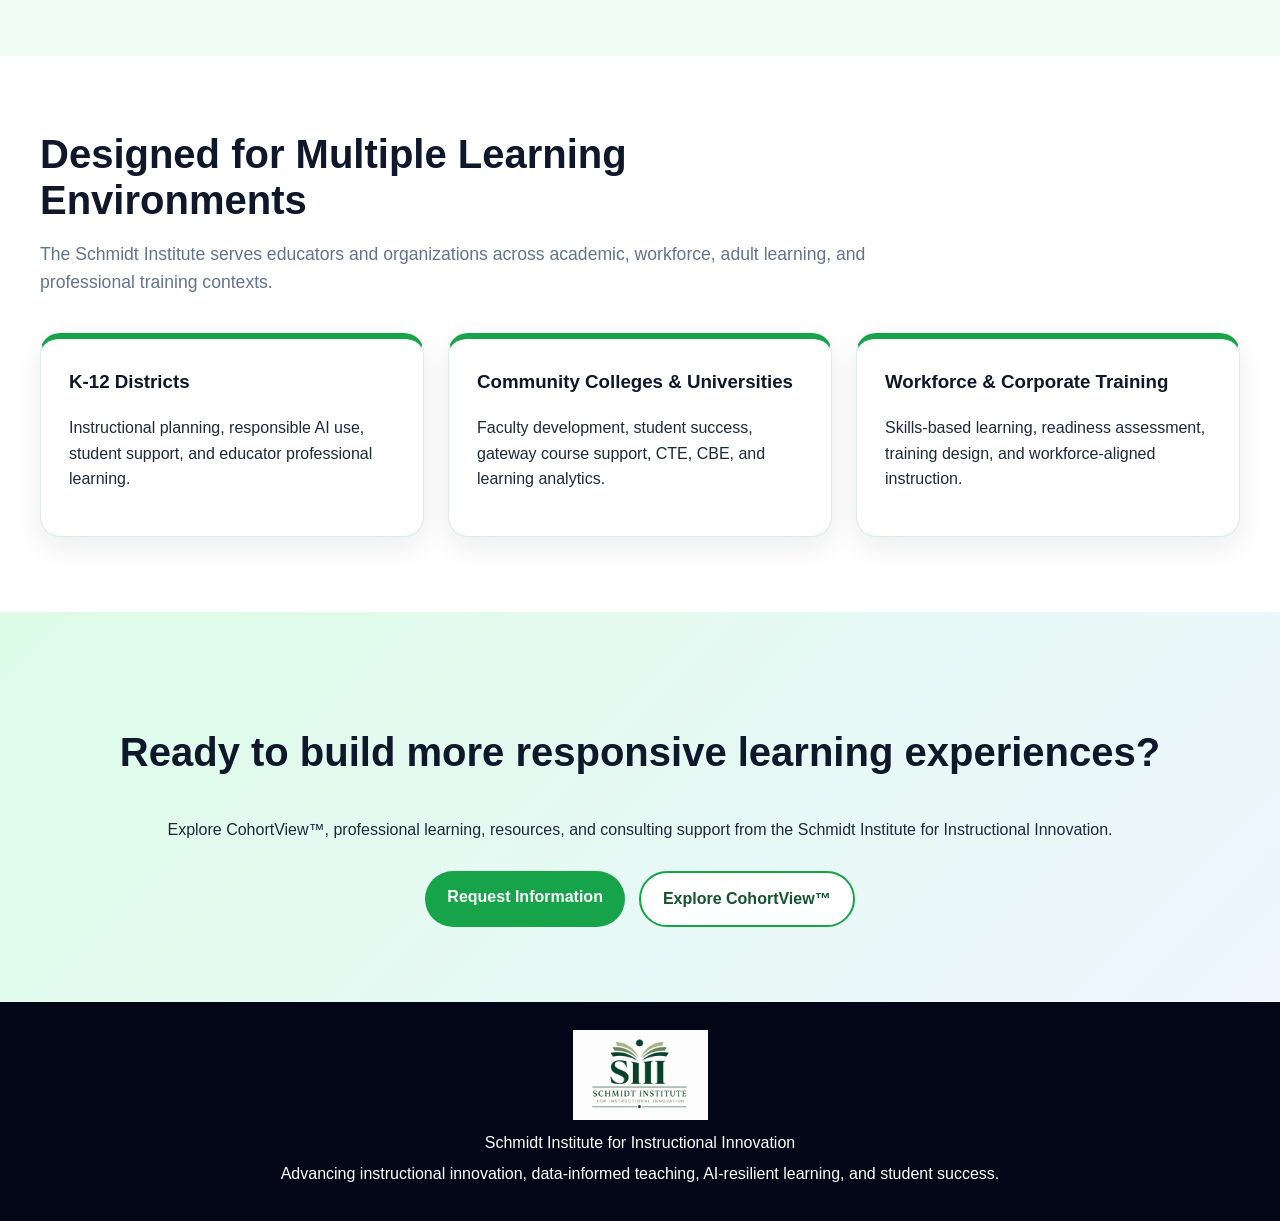
==== commit 1cfffca0: "Update index.html" ====
--- a/index.html
+++ b/index.html
@@ -130,7 +130,9 @@
 
 <div class="button-row">
 <a href="cohortview.html" class="button button-primary">Learn More</a>
-<a href="contact.html" class="button button-outline">Join Early Access</a>
+<a href="contact.html?interest=consulting" class="button button-primary">
+Schedule a Consultation
+</a>
 </div>
 </div>
 
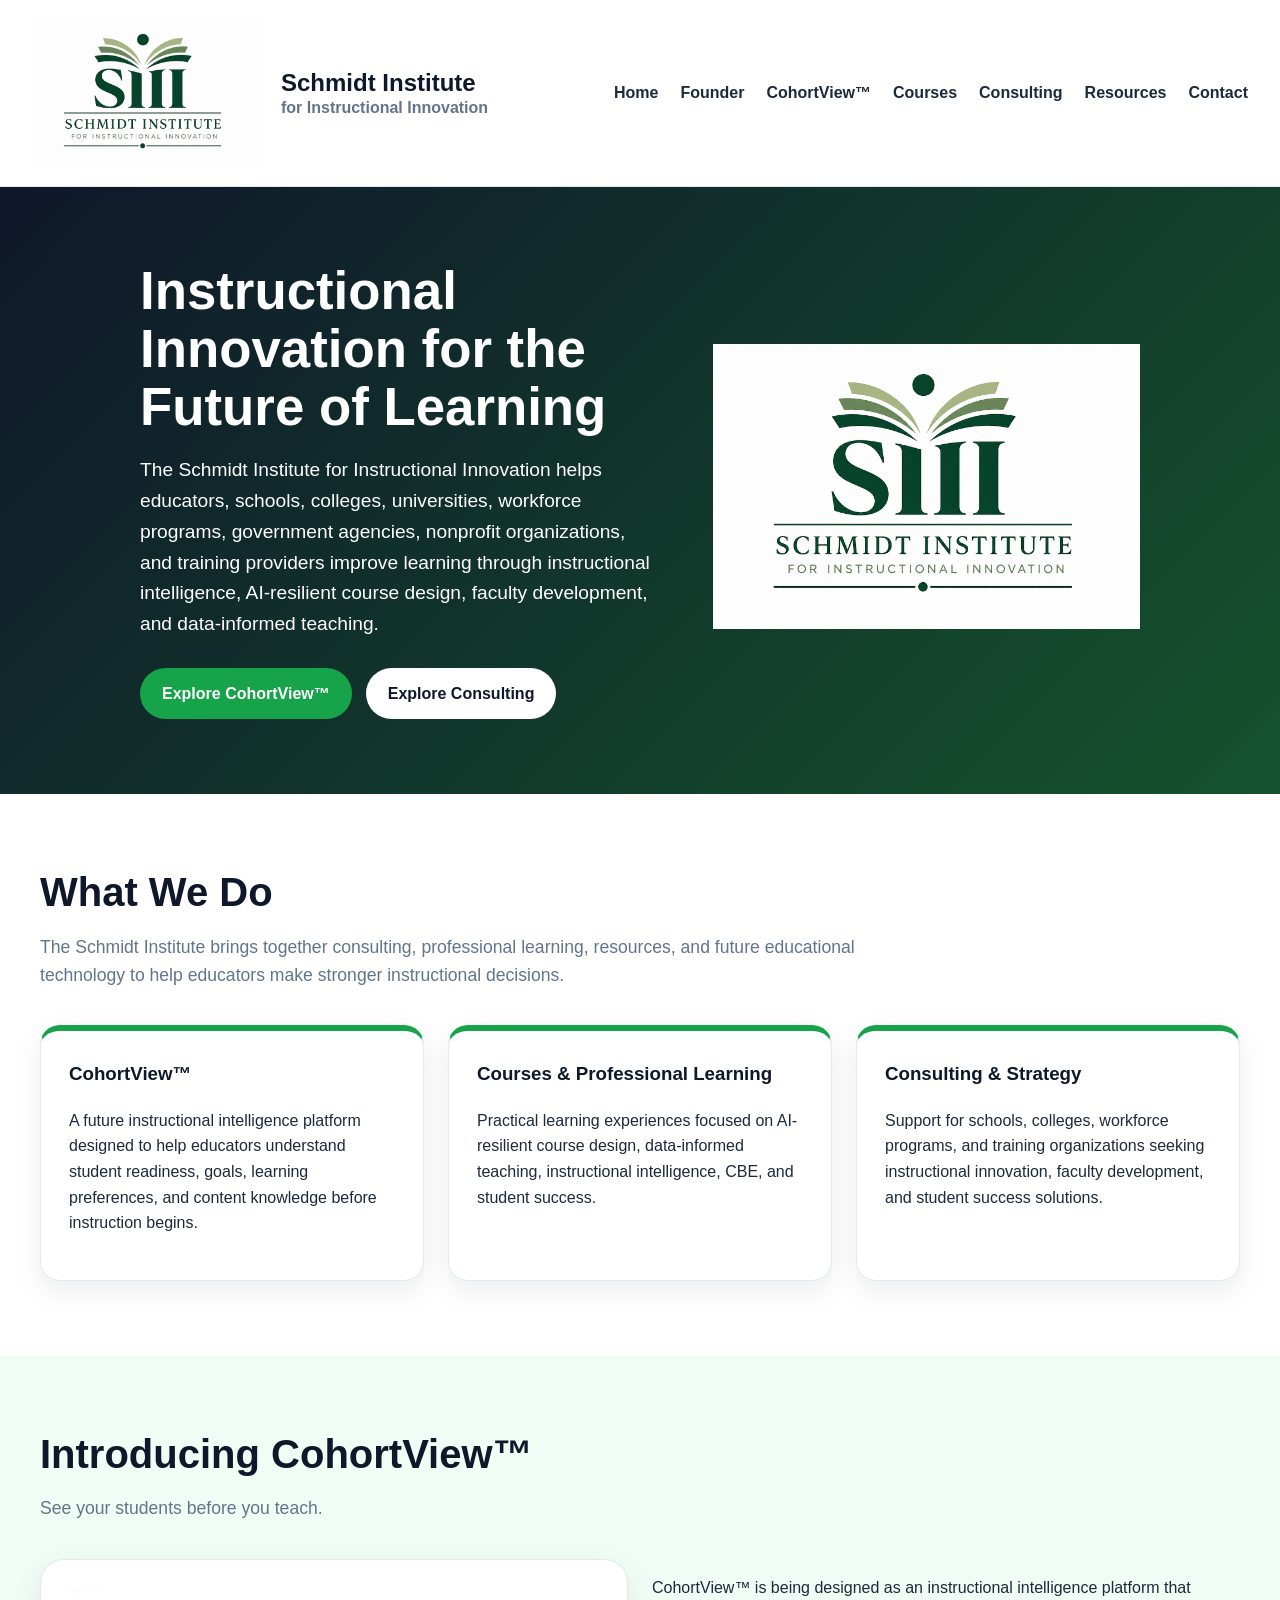
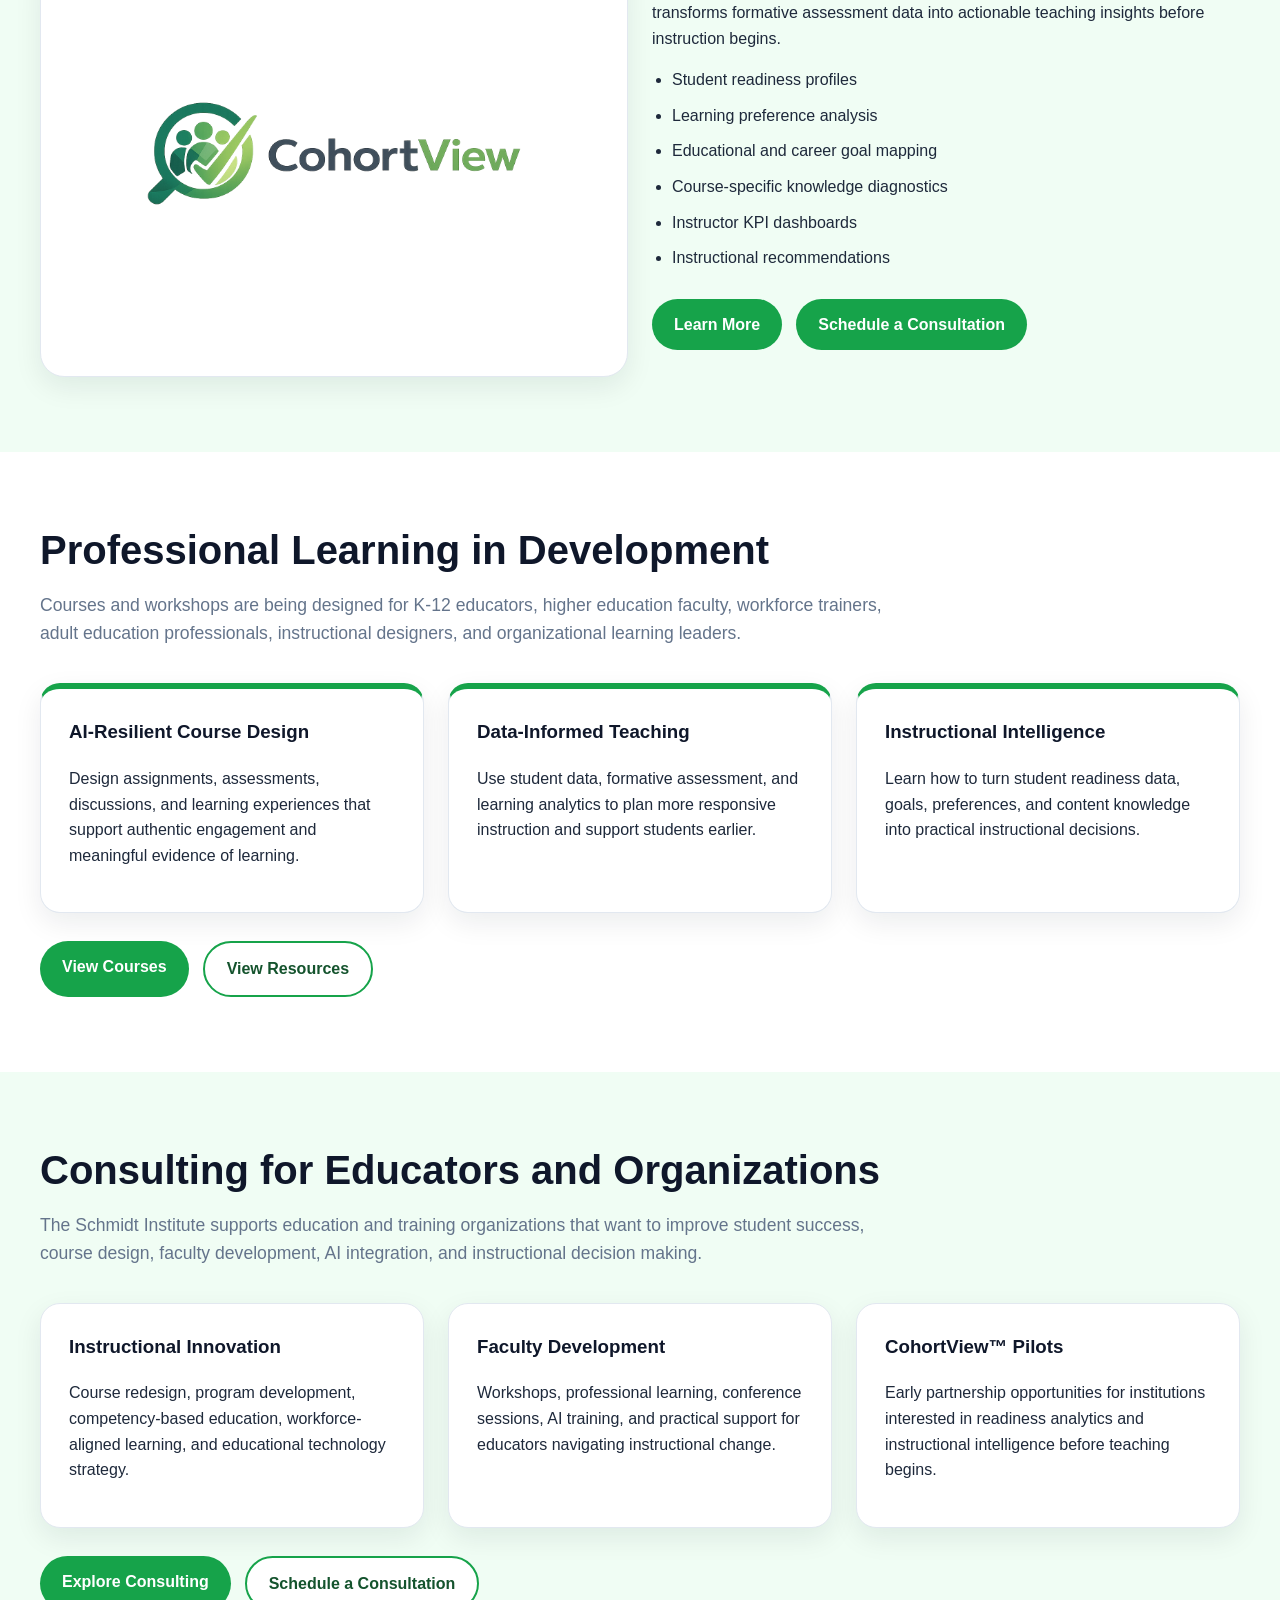
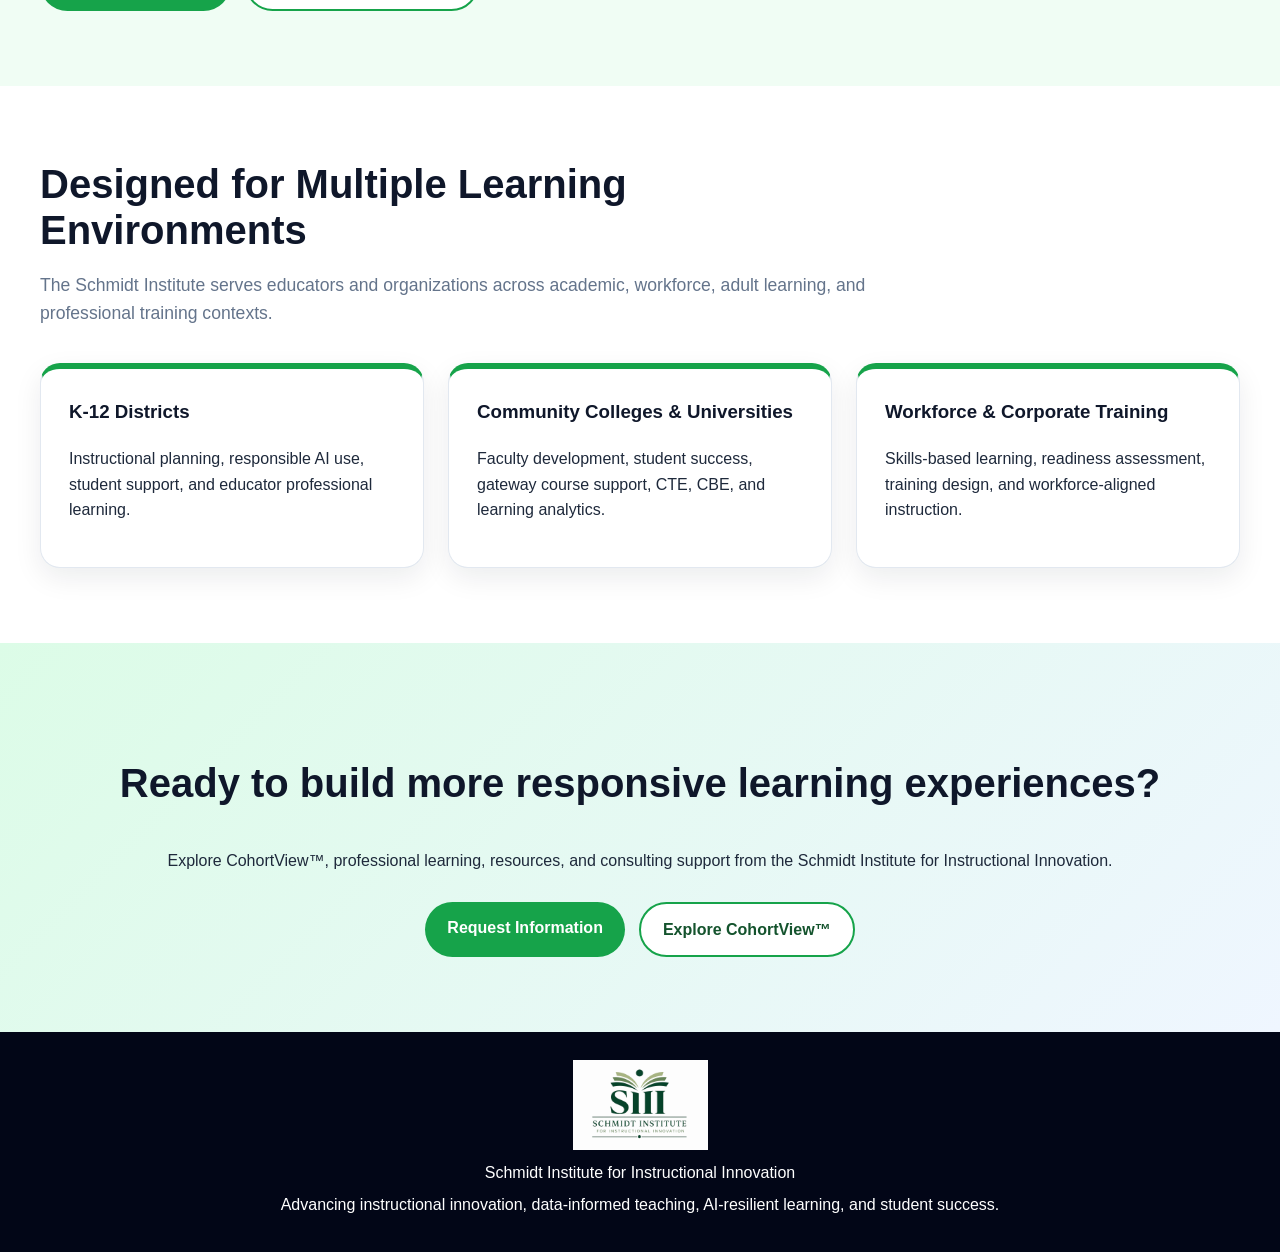
==== commit abee3249: "Update index.html" ====
--- a/index.html
+++ b/index.html
@@ -42,7 +42,7 @@
 <h1>Instructional Innovation for the Future of Learning</h1>
 
 <p>
-The Schmidt Institute for Instructional Innovation helps educators, schools, colleges, workforce programs, and training organizations improve learning through instructional intelligence, AI-resilient course design, faculty development, and data-informed teaching.
+The Schmidt Institute for Instructional Innovation helps educators, schools, colleges, universities, workforce programs, government agencies, nonprofit organizations, and training providers improve learning through instructional intelligence, AI-resilient course design, faculty development, and data-informed teaching.
 </p>
 
 <div class="button-row">
@@ -130,7 +130,7 @@
 
 <div class="button-row">
 <a href="cohortview.html" class="button button-primary">Learn More</a>
-<a href="contact.html?interest=consulting" class="button button-primary">
+<a href="contact.html?interest=consultation" class="button button-primary">
 Schedule a Consultation
 </a>
 </div>
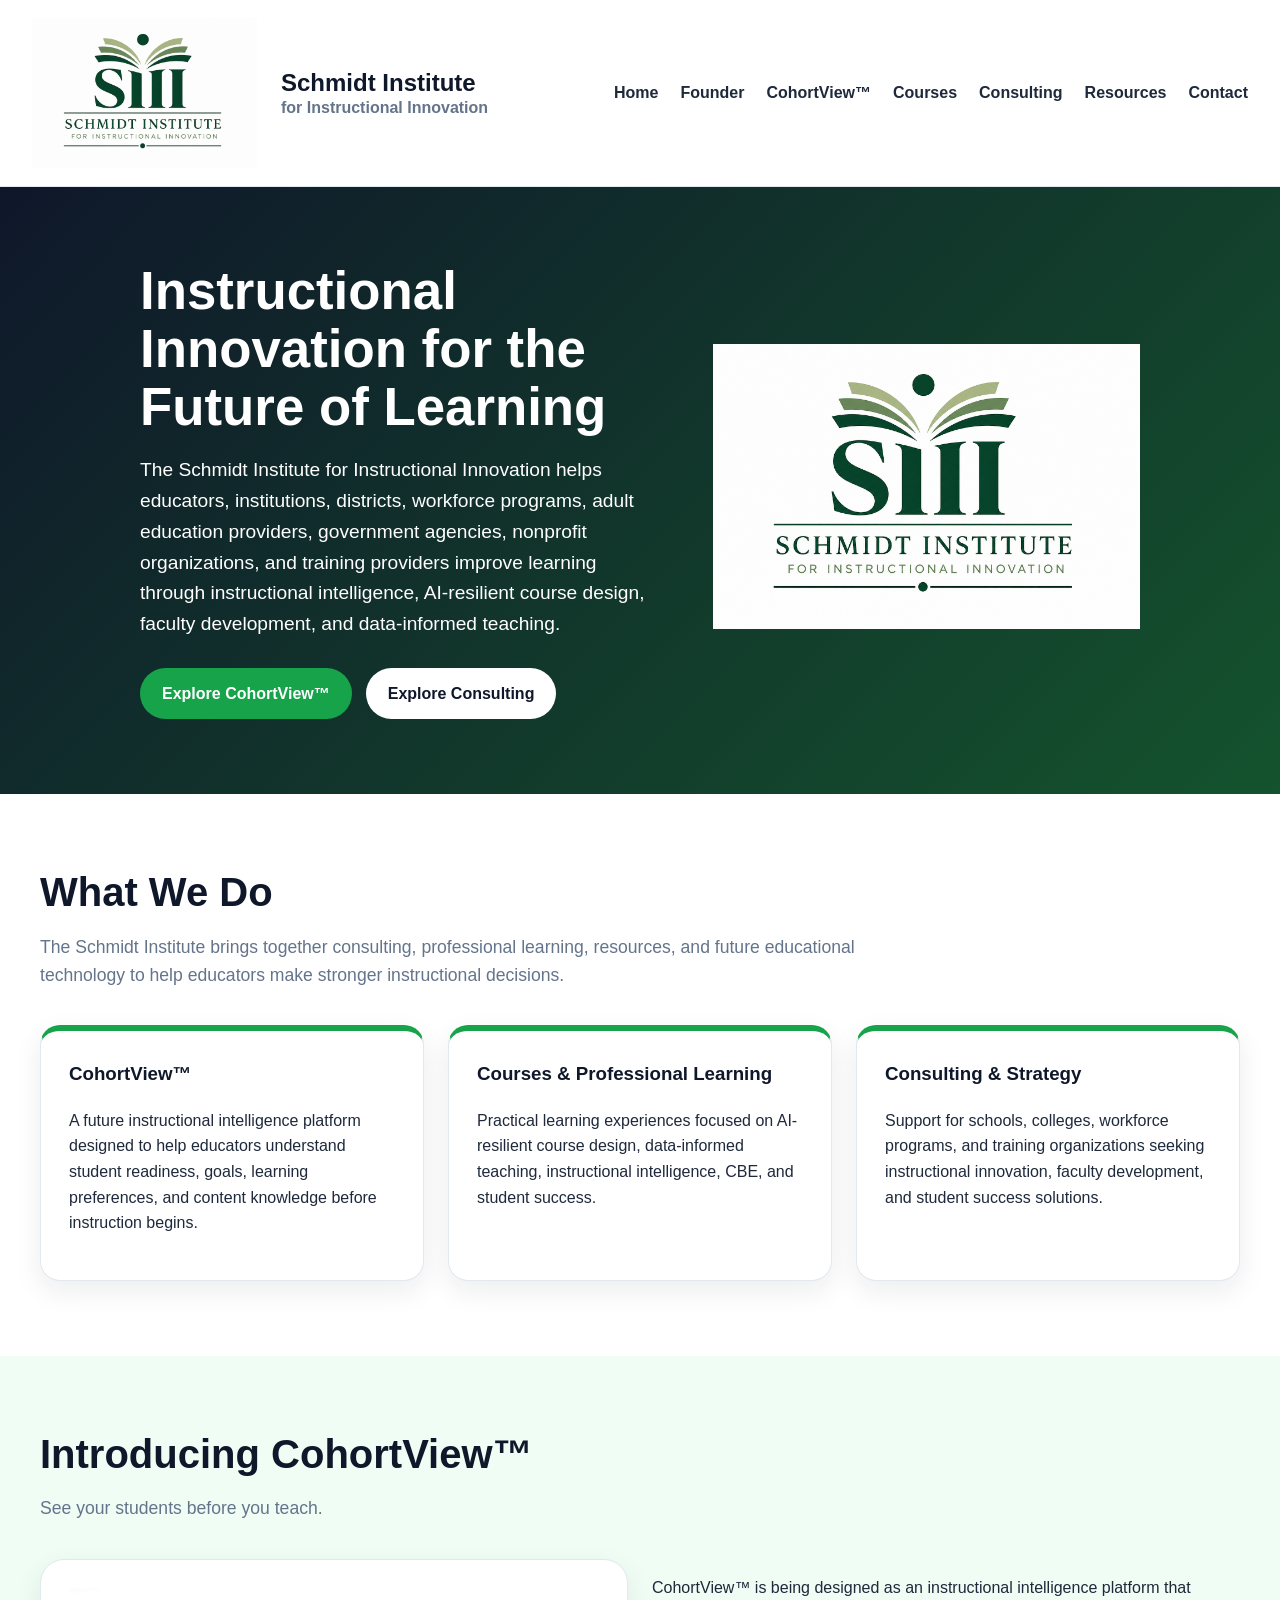
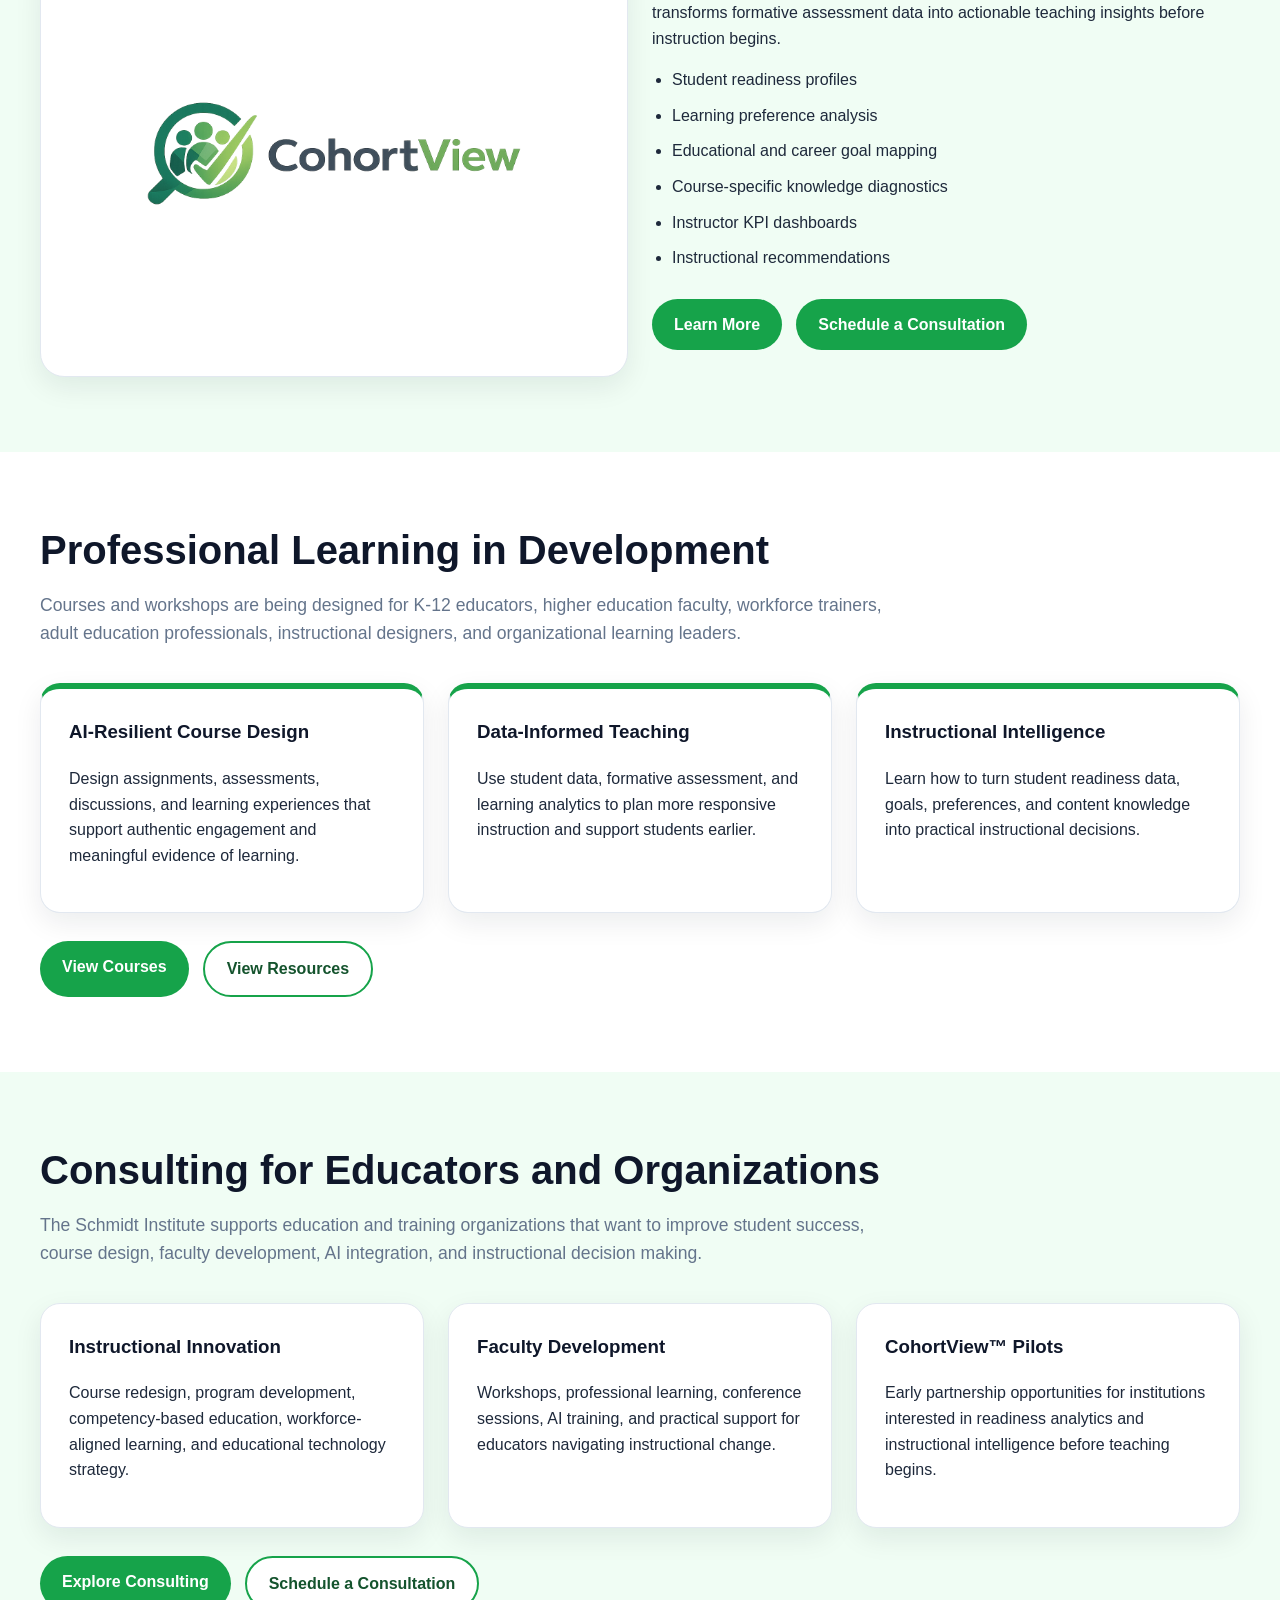
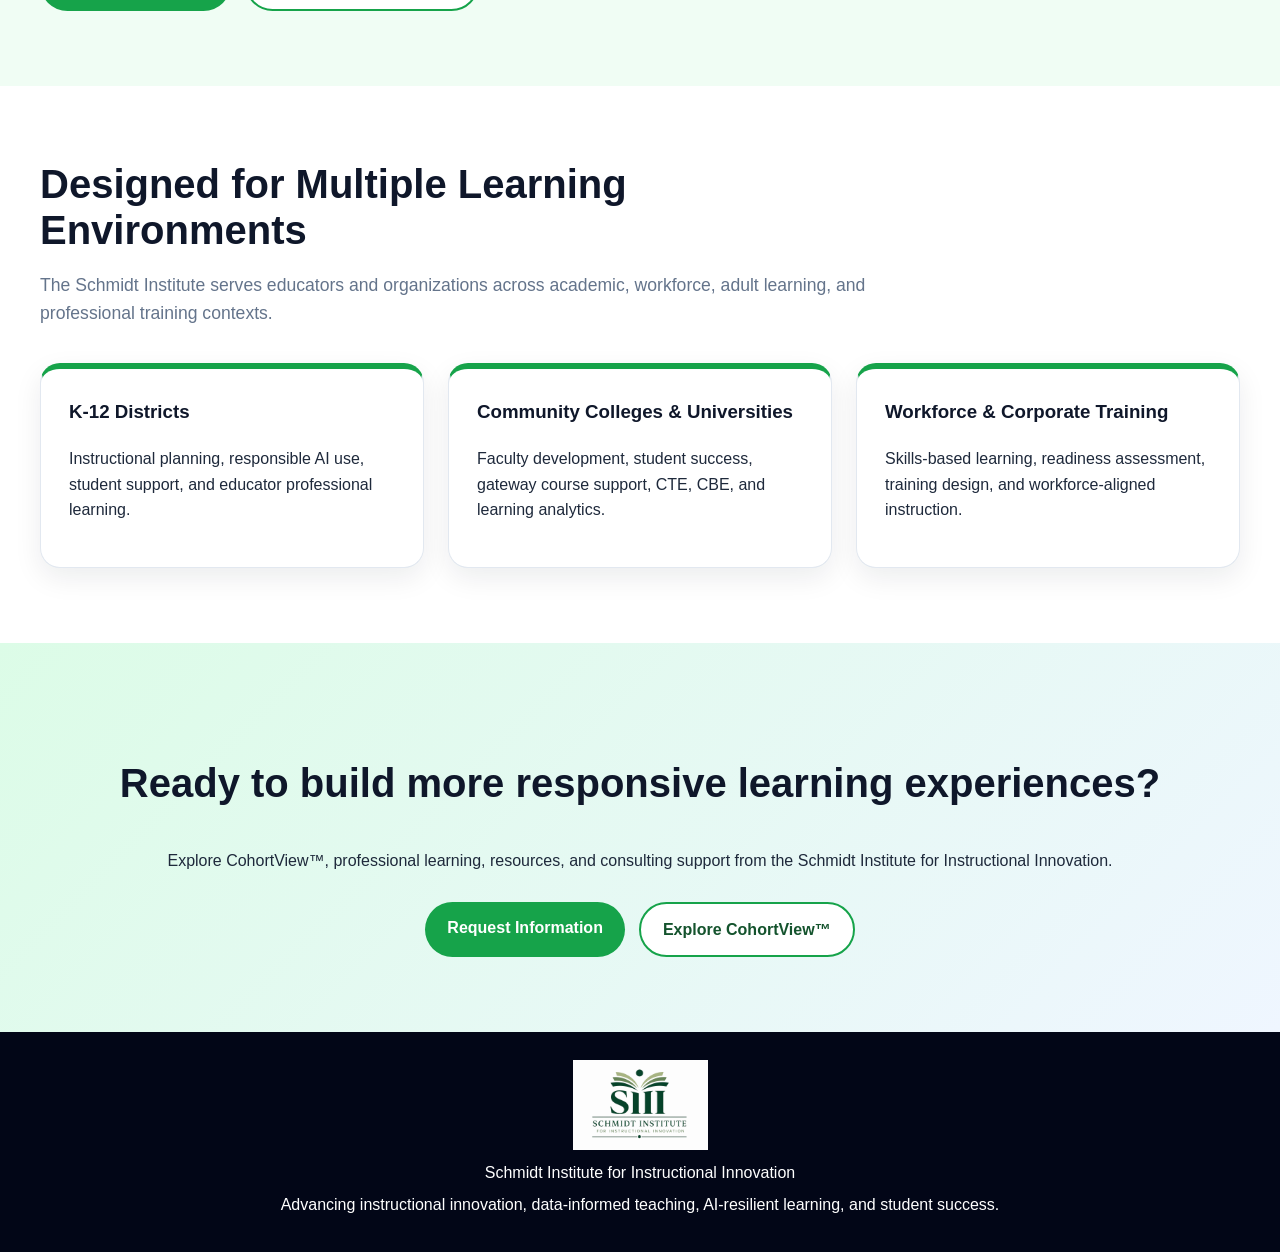
==== commit 7e5c8124: "Update index.html" ====
--- a/index.html
+++ b/index.html
@@ -42,7 +42,7 @@
 <h1>Instructional Innovation for the Future of Learning</h1>
 
 <p>
-The Schmidt Institute for Instructional Innovation helps educators, schools, colleges, universities, workforce programs, government agencies, nonprofit organizations, and training providers improve learning through instructional intelligence, AI-resilient course design, faculty development, and data-informed teaching.
+The Schmidt Institute for Instructional Innovation helps educators, institutions, districts, workforce programs, adult education providers, government agencies, nonprofit organizations, and training providers improve learning through instructional intelligence, AI-resilient course design, faculty development, and data-informed teaching.
 </p>
 
 <div class="button-row">
